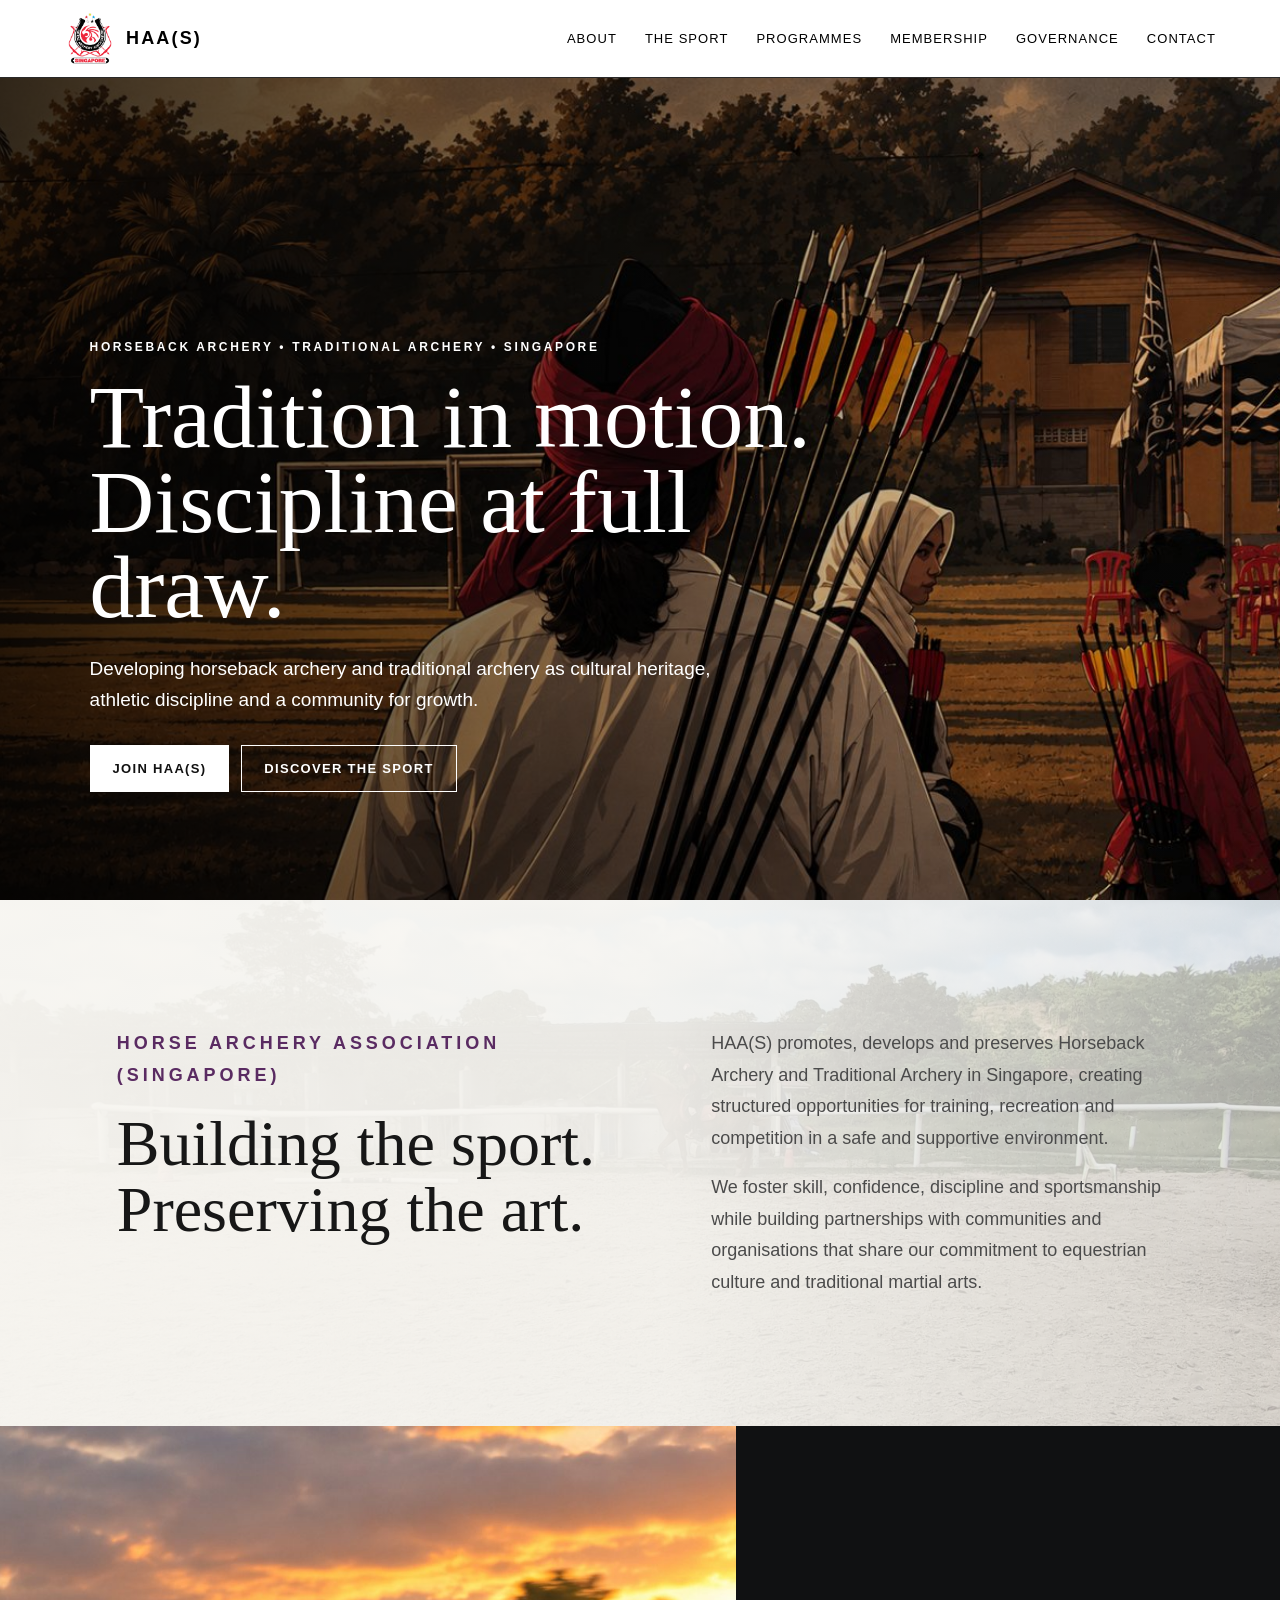
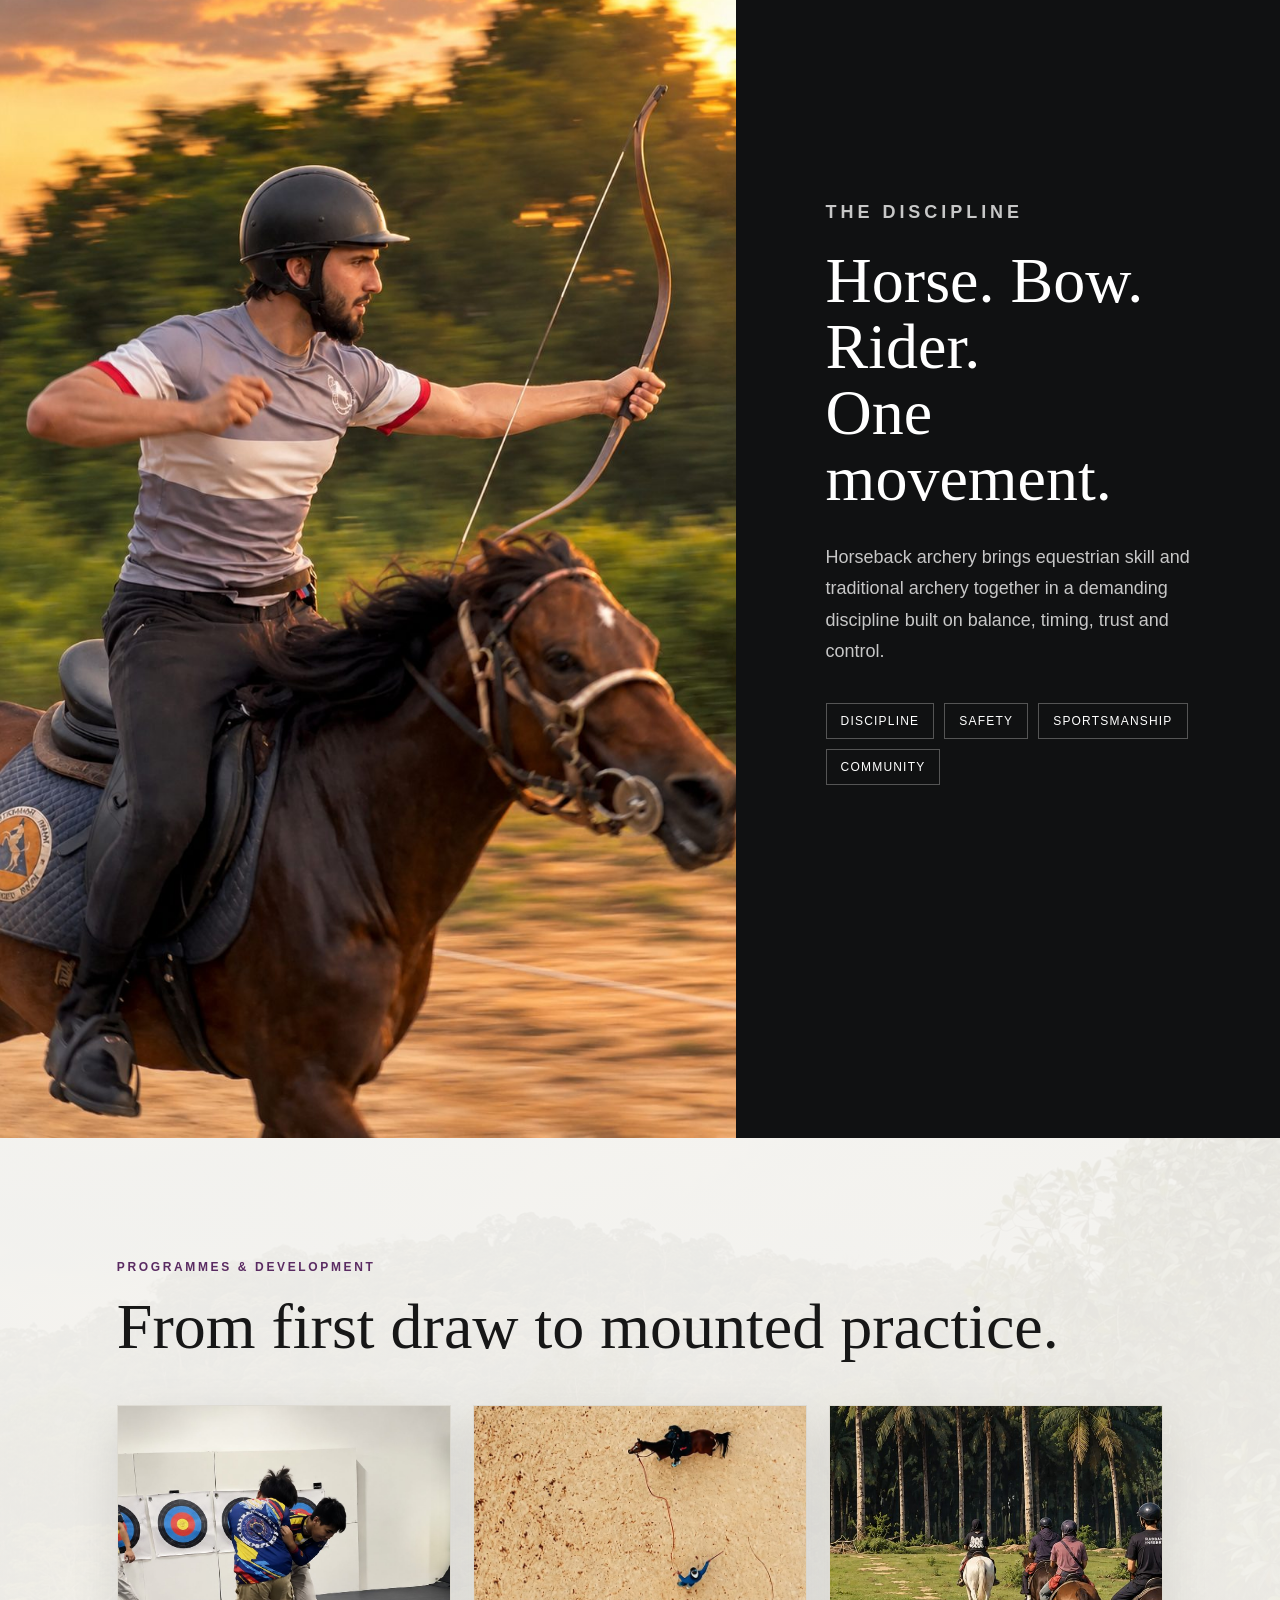
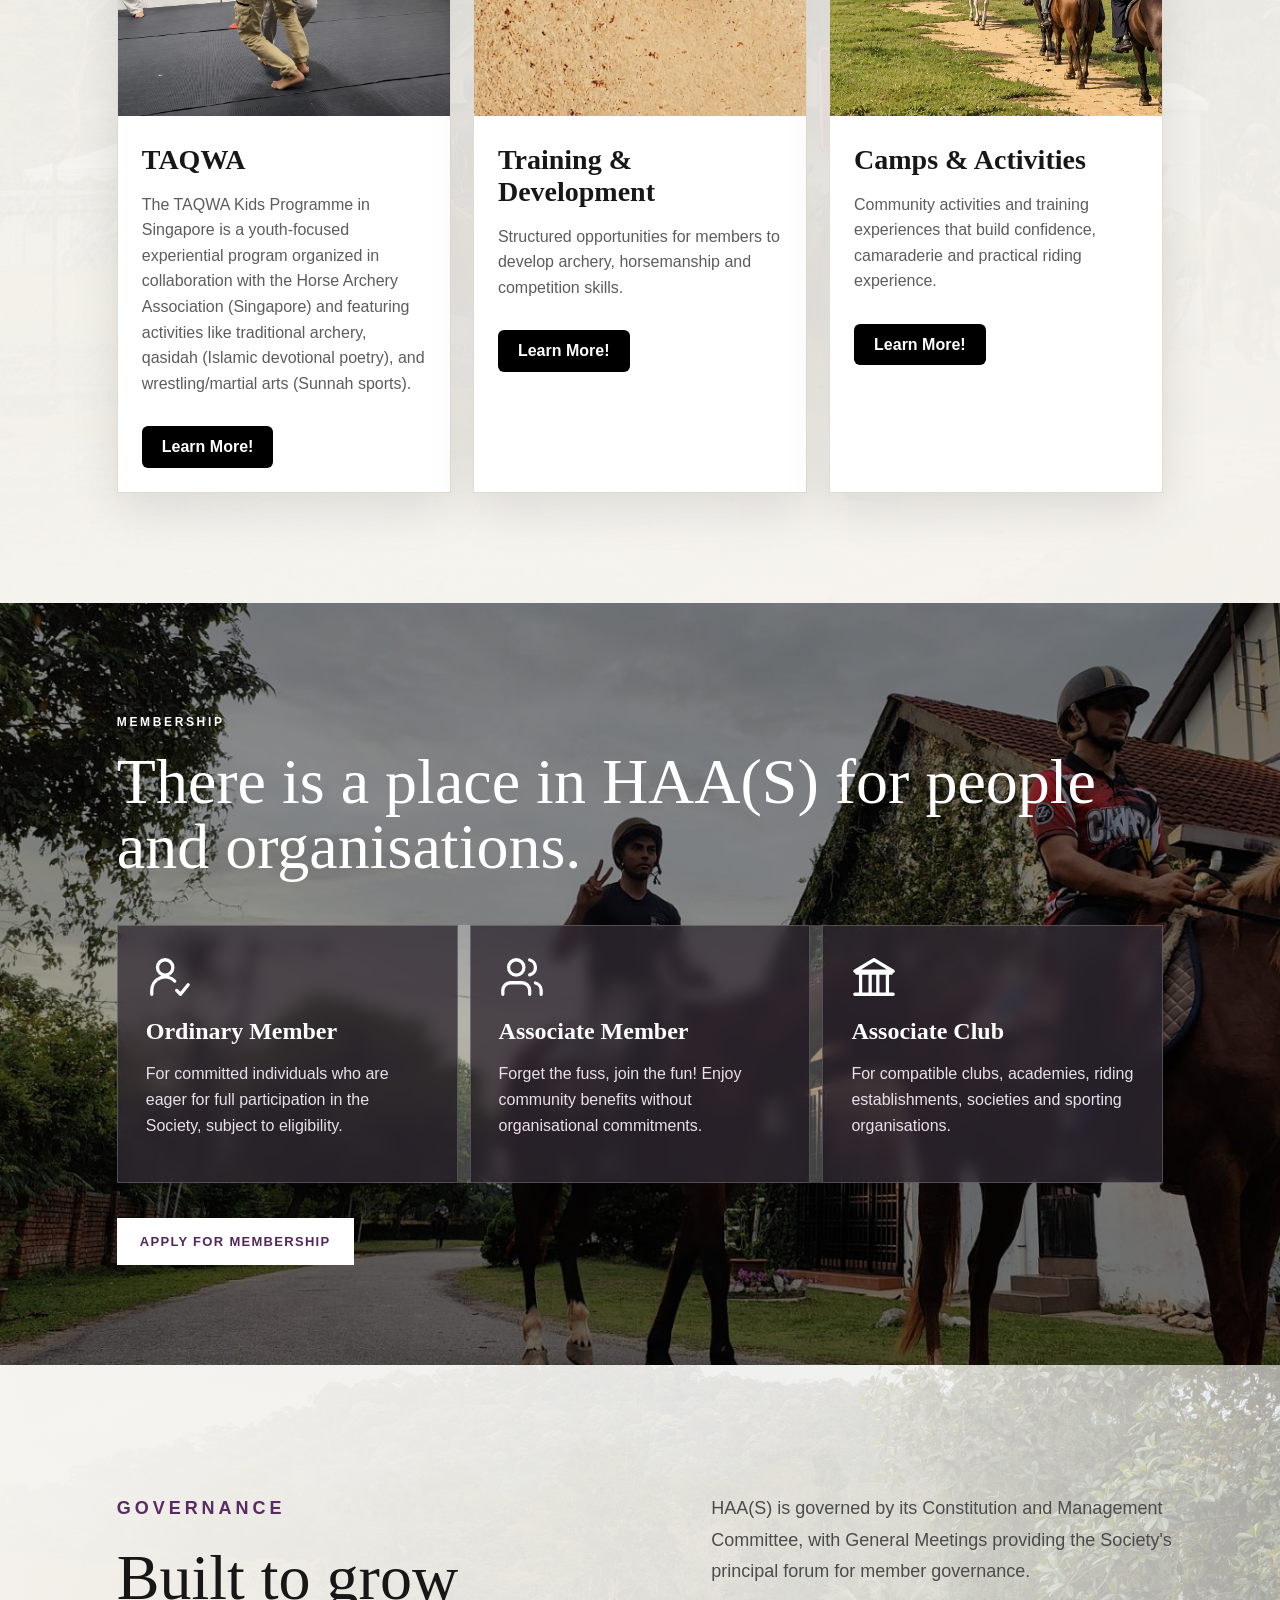
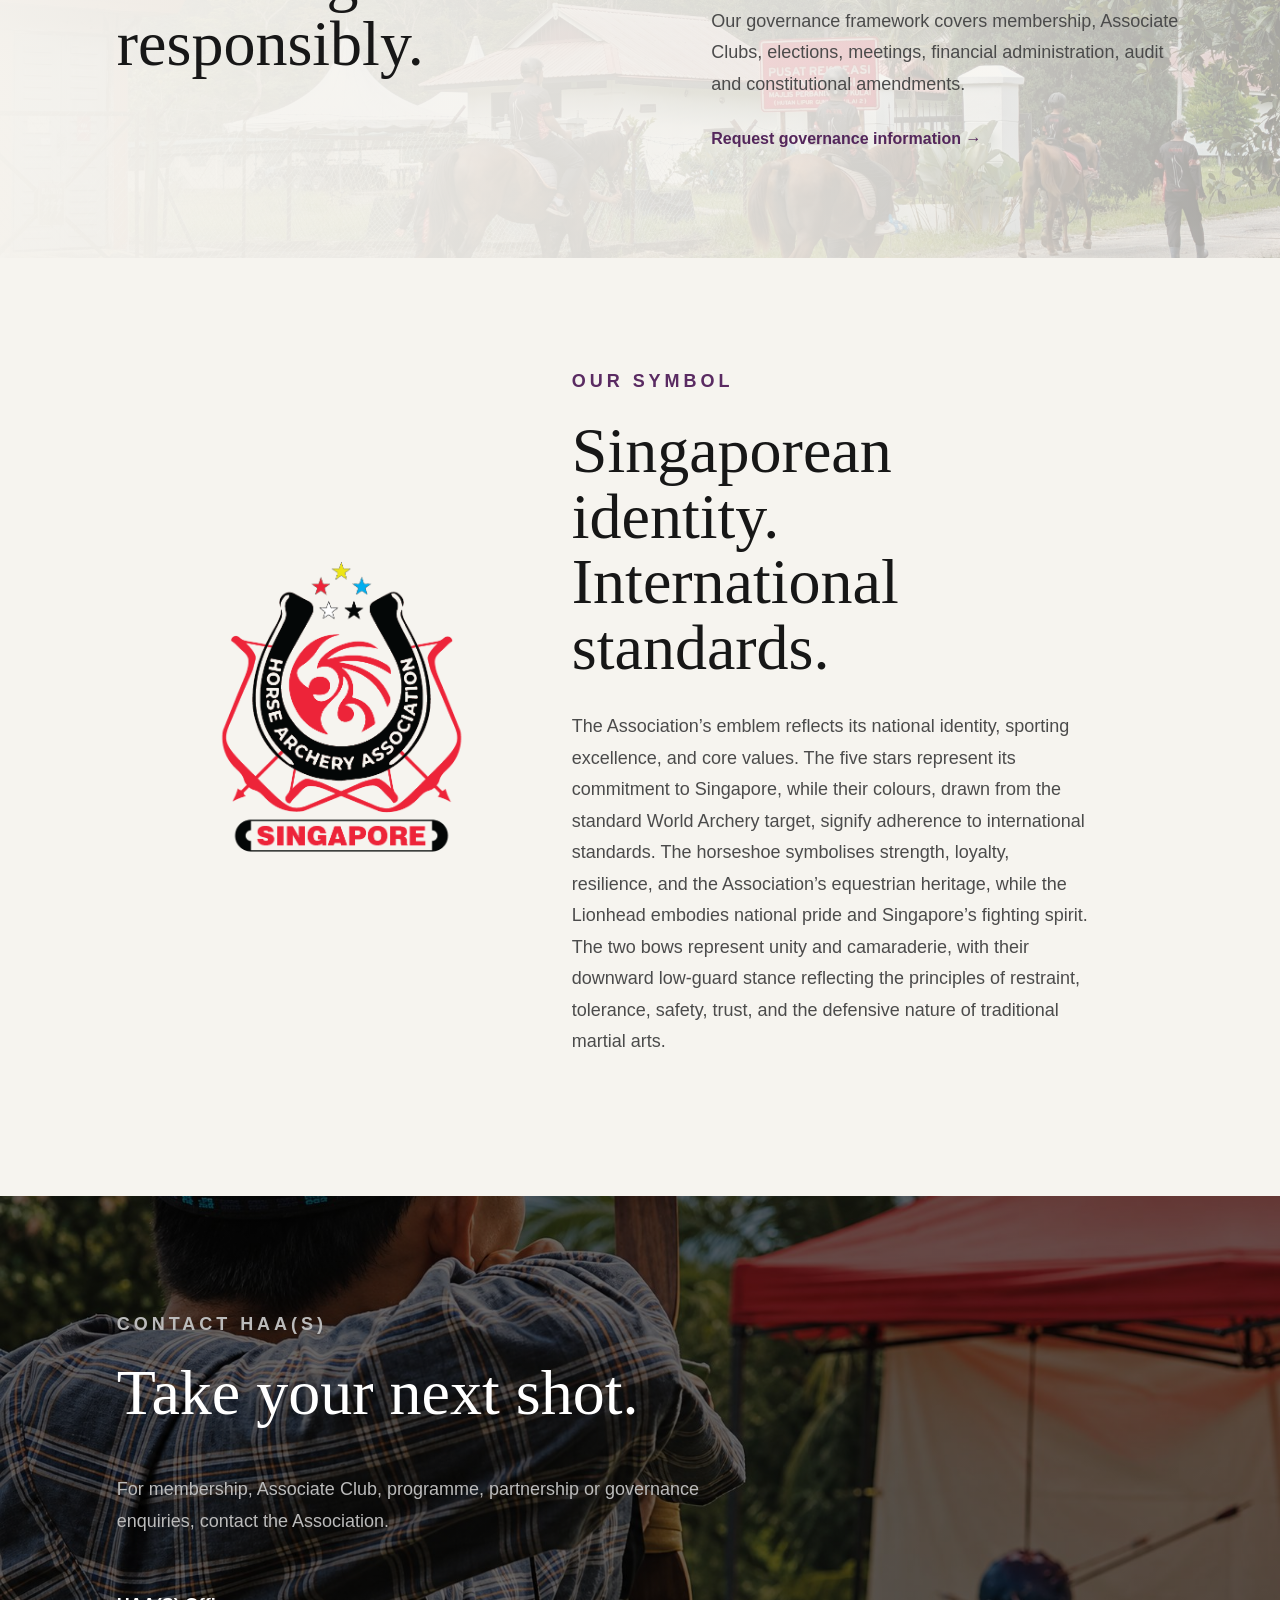
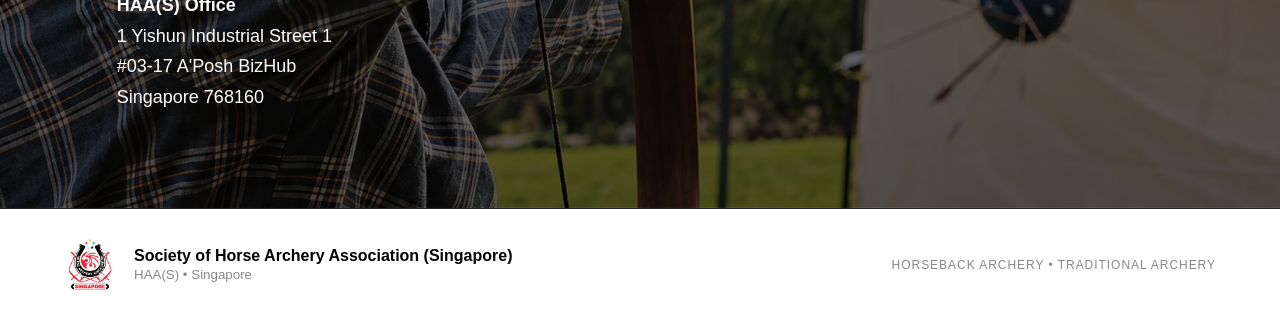
==== index.html @ 07bddab7 "Publish website from HAA(S) visual editor" ====
<!doctype html>
<html lang="en">
<head>
<meta charset="utf-8">
<meta name="viewport" content="width=device-width,initial-scale=1">
<meta name="description" content="Horse Archery Association (Singapore) — developing horseback archery and traditional archery in Singapore.">
<title>HAA(S) — Horse Archery Association (Singapore)</title>
<link rel="stylesheet" href="styles.css">
<link rel="stylesheet" href="header.css"></head>
<body>
<header class="nav" data-box="header" style="background:#fff;background-image:none;">
  <a class="brand" href="#home"><img data-image="headerLogo" src="assets/haas-symbol.png" alt="HAA(S) symbol"><span data-edit="brand">HAA(S)</span></a>
  <button class="menu" aria-label="Open navigation">☰</button>
  <nav>
    <a href="#about" data-edit="navAbout">About</a><a href="#sport" data-edit="navSport">The Sport</a><a href="#programmes" data-edit="navProgrammes">Programmes</a>
    <a href="#membership" data-edit="navMembership">Membership</a><a href="#governance" data-edit="navGovernance">Governance</a><a href="#contact" data-edit="navContact">Contact</a>
  </nav>
</header>

<main>
<section id="home" class="hero" data-box="hero">
  <img data-image="hero" src="assets/editor-hero.jpg" alt="Horse archery riders during a HAA(S) activity" fetchpriority="high" style="object-position:50% 69%;">
  <video class="hero-video" autoplay muted loop playsinline preload="none" poster="assets/editor-hero.jpg" aria-hidden="true"><source src="assets/haas-hero-web.mp4" type="video/mp4"></video>
  <div class="shade"></div>
  <div class="hero-copy" data-box="area1">
    <p class="eyebrow" data-edit="heroEyebrow">HORSEBACK ARCHERY • TRADITIONAL ARCHERY • SINGAPORE</p>
    <h1 data-edit="heroTitle">Tradition in motion.<br>Discipline at full draw.</h1>
    <p data-edit="heroDesc">Developing horseback archery and traditional archery as cultural heritage, athletic discipline and a community for growth.</p>
    <div class="actions" data-box="area2"><a class="btn primary" href="#membership">Join HAA(S)</a><a class="btn ghost" href="#sport">Discover the sport</a></div>
  </div>
</section>

<section id="about" class="section intro" data-box="about" style="background-repeat:no-repeat;background-repeat:no-repeat;background-repeat:no-repeat;background-repeat:no-repeat;background-image:linear-gradient(rgba(0,0,0,255,255,255,0.8),rgba(255,255,255,0.8)),url(assets/editor-box-about.jpg);background-size:cover;background-position:50% 50%;background-repeat:no-repeat;">
  <div><p data-edit="auto1" class="eyebrow dark">HORSE ARCHERY ASSOCIATION (SINGAPORE)</p><h2 data-edit="aboutTitle">Building the sport. Preserving the art.</h2></div>
  <div><p data-edit="auto2">HAA(S) promotes, develops and preserves Horseback Archery and Traditional Archery in Singapore, creating structured opportunities for training, recreation and competition in a safe and supportive environment.</p>
  <p data-edit="auto3">We foster skill, confidence, discipline and sportsmanship while building partnerships with communities and organisations that share our commitment to equestrian culture and traditional martial arts.</p></div>
</section>

<section id="sport" class="split dark-section" data-box="sport">
  <div class="photo" data-box="area3"><img data-image="sport" src="assets/editor-sport.jpg" alt="Riders training with horses"></div>
  <div class="copy" data-box="area4"><p data-edit="auto4" class="eyebrow">THE DISCIPLINE</p><h2 data-edit="sportTitle">Horse. Bow. Rider.<br>One movement.</h2>
  <p data-edit="auto5">Horseback archery brings equestrian skill and traditional archery together in a demanding discipline built on balance, timing, trust and control.</p>
  <div class="principles" data-box="area5"><span>Discipline</span><span>Safety</span><span>Sportsmanship</span><span>Community</span></div></div>
</section>

<section id="programmes" class="section" data-box="programmes">
  <p data-edit="auto6" class="eyebrow dark">PROGRAMMES & DEVELOPMENT</p><h2 data-edit="programmesTitle">From first draw to mounted practice.</h2>
  <div class="cards">
    <article data-box="card1"><img data-image="taqwa" src="assets/editor-taqwa.jpg" alt="TAQWA programme poster" style="object-position:100% 61%;"><div><h3 data-edit="auto7">TAQWA</h3><p data-edit="auto8">The TAQWA Kids Programme in Singapore is a youth-focused experiential program organized in collaboration with the Horse Archery Association (Singapore) and featuring activities like traditional archery, qasidah (Islamic devotional poetry), and wrestling/martial arts (Sunnah sports).<br></p><a class="taqwa-learn-more" href="https://www.instagram.com/taqwakidsprogramme/" target="_blank" rel="noopener noreferrer">Learn More!</a></div></article>
    <article data-box="card2"><img data-image="training" src="assets/editor-training.jpg" alt="Mounted training arena" style="transform:translate(0%,0%) scale(1.37);transform-origin:center;clip-path:inset(13.503649635036496%);"><div><h3 data-edit="auto9">Training & Development</h3><p data-edit="auto10">Structured opportunities for members to develop archery, horsemanship and competition skills.</p><a class="taqwa-learn-more" href="modules.html">Learn More!</a></div></article>
    <article data-box="card3"><img data-image="camp" src="assets/editor-camp.jpg" alt="HAA(S) riders at camp" style="object-position:74% 50%;"><div><h3 data-edit="auto11">Camps & Activities</h3><p data-edit="auto12">Community activities and training experiences that build confidence, camaraderie and practical riding experience.</p><a class="taqwa-learn-more" href="events.html">Learn More!</a></div></article>
  </div>
</section>

<section id="membership" class="membership" data-box="membership" style="background-repeat:no-repeat;background-repeat:no-repeat;background-image:linear-gradient(rgba(0,0,0,0.4),rgba(0,0,0,0.4)),url(assets/editor-box-membership.jpg);background-size:cover;background-position:22% 0%;background-repeat:no-repeat;">
  <div class="section">
    <p data-edit="auto13" class="eyebrow">MEMBERSHIP</p><h2 data-edit="membershipTitle">There is a place in HAA(S) for people and organisations.</h2>
    <div class="member-grid">
      <div data-box="memberCard4"><svg class="member-icon" viewBox="0 0 24 24" fill="none" stroke="white" stroke-width="1.7" stroke-linecap="round" stroke-linejoin="round" aria-hidden="true"><circle cx="10" cy="7" r="4"/><path d="M3 21v-2a7 7 0 0 1 12-4.9"/><path d="m16 19 2 2 4-5"/></svg><b data-edit="auto14">Ordinary Member</b><p data-edit="auto15">For committed individuals who are eager for full participation in the Society, subject to eligibility.</p></div>
      <div data-box="memberCard5"><svg class="member-icon" viewBox="0 0 24 24" fill="none" stroke="white" stroke-width="1.7" stroke-linecap="round" stroke-linejoin="round" aria-hidden="true"><path d="M16 21v-2a4 4 0 0 0-4-4H6a4 4 0 0 0-4 4v2"/><circle cx="9" cy="7" r="4"/><path d="M22 21v-2a4 4 0 0 0-3-3.87M16 3.13a4 4 0 0 1 0 7.75"/></svg><b data-edit="auto16">Associate Member</b><p data-edit="auto17">Forget the fuss, join the fun! Enjoy community benefits without organisational commitments.</p></div>
      <div data-box="memberCard6"><svg class="member-icon" viewBox="0 0 24 24" fill="none" stroke="white" stroke-width="1.7" stroke-linecap="round" stroke-linejoin="round" aria-hidden="true"><path d="M3 10h18M5 10v10m5-10v10m4-10v10m5-10v10M2 21h20M12 3 2 9h20L12 3Z"/></svg><b data-edit="auto18">Associate Club</b><p data-edit="auto19">For compatible clubs, academies, riding establishments, societies and sporting organisations.</p></div>
    </div>
    <a class="btn light" href="/membership-application.html">Apply for Membership</a>
  </div>
</section>

<section id="governance" class="section governance" data-box="governance">
  <div><p data-edit="auto20" class="eyebrow dark">GOVERNANCE</p><h2 data-edit="governanceTitle">Built to grow responsibly.</h2></div>
  <div><p data-edit="auto21">HAA(S) is governed by its Constitution and Management Committee, with General Meetings providing the Society's principal forum for member governance.</p>
  <p data-edit="auto22">Our governance framework covers membership, Associate Clubs, elections, meetings, financial administration, audit and constitutional amendments.</p>
  <a class="text-link" href="#contact">Request governance information →</a></div>
</section>

<section class="symbol" data-box="symbol" style="">
  <img src="assets/haas-symbol.png" alt="HAA(S) symbol">
  <div><p data-edit="auto23" class="eyebrow dark">OUR SYMBOL</p><h2 data-edit="symbolTitle">Singaporean identity. International standards.</h2>
  <p data-edit="auto24">The Association’s emblem reflects its national identity, sporting excellence, and core values. The five stars represent its commitment to Singapore, while their colours, drawn from the standard World Archery target, signify adherence to international standards. The horseshoe symbolises strength, loyalty, resilience, and the Association’s equestrian heritage, while the Lionhead embodies national pride and Singapore’s fighting spirit. The two bows represent unity and camaraderie, with their downward low-guard stance reflecting the principles of restraint, tolerance, safety, trust, and the defensive nature of traditional martial arts.</p></div>
</section>

<section id="contact" class="contact" data-box="contact" style="background-repeat:no-repeat;background-repeat:no-repeat;background-image:linear-gradient(rgba(0,0,0,0.6),rgba(0,0,0,0.6)),url(assets/editor-box-contact.jpg);background-size:cover;background-position:50% 50%;background-repeat:no-repeat;">
  <div class="section"><p data-edit="auto25" class="eyebrow">CONTACT HAA(S)</p><h2 data-edit="contactTitle">Take your next shot.</h2>
  <p data-edit="auto26">For membership, Associate Club, programme, partnership or governance enquiries, contact the Association.</p>
  <div class="address" data-box="area6" style=""><b data-edit="auto27">HAA(S) Office</b><br>1 Yishun Industrial Street 1<br>#03-17 A'Posh BizHub<br>Singapore 768160</div></div>
</section>
</main>

<footer data-box="footer" style="background-color:#ffffff;color:#000000;"><img data-image="footerLogo" src="assets/haas-symbol.png" alt=""><div data-box="memberCard7"><b data-edit="auto28">Society of Horse Archery Association (Singapore)</b><br><small data-edit="auto29">HAA(S) • Singapore</small></div><span>Horseback Archery • Traditional Archery</span></footer>
<script src="script.js"></script>
</body>
</html>
---- styles.css ----
*{box-sizing:border-box}html{scroll-behavior:smooth}body{margin:0;font-family:Arial,Helvetica,sans-serif;color:#171717;background:#f6f4ef}a{color:inherit;text-decoration:none}.nav{height:78px;display:flex;align-items:center;justify-content:space-between;padding:0 5vw;background:#0b0c0d;color:#fff;position:sticky;top:0;z-index:20;border-bottom:1px solid #292929}.brand{display:flex;align-items:center;gap:12px;font-weight:800;letter-spacing:.12em}.brand img{width:52px;height:52px;object-fit:contain}.nav nav{display:flex;gap:28px;font-size:13px;text-transform:uppercase;letter-spacing:.08em}.nav nav a:hover{opacity:.65}.menu{display:none;background:none;border:0;color:white;font-size:26px}.hero{height:calc(100vh - 78px);min-height:620px;position:relative;color:#fff;overflow:hidden}.hero>img{width:100%;height:100%;object-fit:cover}.shade{position:absolute;inset:0;background:linear-gradient(90deg,rgba(0,0,0,.8),rgba(0,0,0,.24) 65%,rgba(0,0,0,.05))}.hero-copy{position:absolute;left:7vw;bottom:12vh;max-width:780px}.eyebrow{font-size:12px;letter-spacing:.22em;font-weight:800;margin-bottom:20px}.eyebrow.dark{color:#5a2b62}.hero h1,.section h2,.copy h2,.symbol h2,.contact h2{font-family:Georgia,serif;font-weight:400}.hero h1{font-size:clamp(48px,7vw,100px);line-height:.95;margin:0 0 25px}.hero-copy>p:not(.eyebrow){font-size:19px;line-height:1.6;max-width:650px}.actions{display:flex;gap:12px;margin-top:30px}.btn{display:inline-block;padding:15px 22px;border:1px solid #fff;font-size:13px;text-transform:uppercase;letter-spacing:.1em;font-weight:700}.primary{background:#fff;color:#111}.ghost{color:#fff}.section{max-width:1200px;margin:auto;padding:110px 6vw}.intro,.governance{display:grid;grid-template-columns:1fr 1fr;gap:9vw}.section h2,.copy h2,.symbol h2,.contact h2{font-size:clamp(38px,5vw,68px);line-height:1.03;margin:0 0 30px}.intro p,.governance p,.copy p,.symbol p,.contact p{font-size:18px;line-height:1.75;color:#4b4b4b}.split{display:grid;grid-template-columns:1.15fr .85fr;min-height:680px}.dark-section{background:#101112;color:white}.photo img{width:100%;height:100%;object-fit:cover}.copy{padding:10vw 7vw;align-self:center}.copy p{color:#c7c7c7}.principles{display:flex;flex-wrap:wrap;gap:10px;margin-top:35px}.principles span{border:1px solid #555;padding:10px 14px;font-size:12px;text-transform:uppercase;letter-spacing:.1em}.cards{display:grid;grid-template-columns:repeat(3,1fr);gap:22px;margin-top:45px}.cards article{background:#fff;border:1px solid #dedbd3}.cards img{width:100%;height:310px;object-fit:cover}.cards div{padding:24px}.cards h3{font-family:Georgia,serif;font-size:28px;margin:0 0 12px}.cards p{line-height:1.6;color:#5c5c5c}.membership{background:#53265b;color:#fff}.membership .section{padding-top:100px;padding-bottom:100px}.member-grid{display:grid;grid-template-columns:repeat(3,1fr);gap:1px;background:#815b87;margin:45px 0 35px}.member-grid>div{background:#53265b;padding:28px}.member-grid b{font-family:Georgia,serif;font-size:24px}.member-grid p{color:#eadfeb;line-height:1.6}.light{background:white;color:#53265b}.text-link{display:inline-block;margin-top:12px;font-weight:bold;color:#53265b}.symbol{max-width:1050px;margin:auto;padding:90px 6vw 120px;display:grid;grid-template-columns:300px 1fr;gap:80px;align-items:center}.symbol img{width:100%;max-height:300px;object-fit:contain}.contact{background:#0b0c0d;color:#fff}.contact .section{padding-top:95px;padding-bottom:95px}.contact p{color:#bbb;max-width:650px}.address{margin-top:35px;line-height:1.7;font-size:18px}footer{background:#050505;color:#ddd;padding:30px 5vw;display:flex;align-items:center;gap:18px;border-top:1px solid #252525}footer img{width:52px;height:52px;object-fit:contain}footer span{margin-left:auto;font-size:12px;letter-spacing:.08em;text-transform:uppercase;color:#888}footer small{color:#888}@media(max-width:800px){.nav nav{display:none;position:absolute;top:78px;left:0;right:0;background:#0b0c0d;padding:25px 6vw;flex-direction:column}.nav nav.open{display:flex}.menu{display:block}.hero-copy{left:6vw;right:6vw}.intro,.governance,.split,.symbol{grid-template-columns:1fr}.split .photo{height:430px}.cards,.member-grid{grid-template-columns:1fr}.symbol{gap:30px}.symbol img{max-width:220px}.section{padding:75px 6vw}footer{align-items:flex-start;flex-wrap:wrap}footer span{width:100%;margin:10px 0 0}}

/* HAA(S) photo-led refresh: authentic imagery from the Association media archive. */
.intro{position:relative;isolation:isolate;max-width:none;padding-left:max(6vw,calc((100vw - 1200px)/2 + 6vw));padding-right:7vw;background:linear-gradient(90deg,rgba(249,247,242,.97) 0%,rgba(249,247,242,.93) 52%,rgba(249,247,242,.65) 100%),url("assets/training.jpg") center 42%/cover no-repeat}
#programmes{max-width:none;padding-left:max(6vw,calc((100vw - 1200px)/2 + 6vw));padding-right:max(6vw,calc((100vw - 1200px)/2 + 6vw));background:linear-gradient(180deg,rgba(246,244,239,.93),rgba(246,244,239,.98)),url("assets/camp.jpg") center/cover no-repeat}
.cards article{box-shadow:0 16px 45px rgba(0,0,0,.1);overflow:hidden;transition:transform .25s ease,box-shadow .25s ease}
.cards article:hover{transform:translateY(-5px);box-shadow:0 22px 55px rgba(0,0,0,.17)}
.cards img{transition:transform .45s ease}
.cards article:hover img{transform:scale(1.035)}
.membership{position:relative;isolation:isolate;background:linear-gradient(90deg,rgba(24,14,27,.92),rgba(43,22,47,.78)),url("assets/hero-selected.webp") center 48%/cover no-repeat}
.member-grid{background:rgba(255,255,255,.25);gap:12px}
.member-grid>div{background:rgba(24,16,28,.67);border:1px solid rgba(255,255,255,.2);backdrop-filter:blur(7px)}
.governance{max-width:none;padding-left:max(6vw,calc((100vw - 1200px)/2 + 6vw));padding-right:7vw;background:linear-gradient(90deg,rgba(246,244,239,.98),rgba(246,244,239,.86) 67%,rgba(246,244,239,.67)),url("assets/camp.jpg") center 30%/cover no-repeat}
.contact{background:linear-gradient(90deg,rgba(7,9,10,.96),rgba(7,9,10,.78) 60%,rgba(7,9,10,.35)),url("assets/training.jpg") center 43%/cover no-repeat}
.contact .section{min-height:490px;display:flex;flex-direction:column;justify-content:center}
@media(max-width:800px){.intro,.governance{padding-left:6vw;padding-right:6vw;background-position:center}.intro{background:linear-gradient(rgba(249,247,242,.91),rgba(249,247,242,.94)),url("assets/training.jpg") center/cover}.governance{background:linear-gradient(rgba(246,244,239,.9),rgba(246,244,239,.93)),url("assets/camp.jpg") center/cover}.membership{background-position:60% center}.contact{background:linear-gradient(90deg,rgba(7,9,10,.92),rgba(7,9,10,.69)),url("assets/training.jpg") center/cover}.member-grid{gap:8px}}

/* selected header photo */
.nav{background-image:url("[data-uri]");background-size:cover;background-position:center 70%;}

/* Header reset: intentionally plain white */
header.nav{background:#fff !important;background-image:none !important;}

/* White header typography */
header.nav,header.nav a,header.nav span,header.nav button{color:#000 !important;}

/* Mobile navigation: white panel with black text */
@media (max-width: 760px){
  header.nav .navlinks, header.nav nav, header.nav .menu, header.nav .mobile-menu{background:#fff !important;color:#000 !important;}
  header.nav .navlinks a, header.nav nav a, header.nav .menu a, header.nav .mobile-menu a{color:#000 !important;}
}

/* TAQWA programme link button */
.taqwa-learn-more{display:inline-block;margin-top:14px;padding:11px 20px;background:#000;color:#fff!important;border-radius:6px;text-decoration:none;font-weight:700;line-height:1.2;transition:background .2s ease}
.taqwa-learn-more:hover,.taqwa-learn-more:focus-visible{background:#333;color:#fff!important}

/* Membership category icons */
.member-icon{display:block;width:46px;height:46px;margin-bottom:18px;color:#fff;stroke:#fff;flex-shrink:0}

/* Slow cinematic hero zoom: one gentle 20-second push-in, then hold. */
.hero > img[data-image="hero"]{transform-origin:center center;animation:haasHeroZoom 20s ease-out both;will-change:transform}
@keyframes haasHeroZoom{from{transform:scale(1)}to{transform:scale(1.12)}}
@media(prefers-reduced-motion:reduce){.hero > img[data-image="hero"]{animation:none;transform:none}}

/* Background video: preserve image fallback and hero text overlay. */
.hero>.hero-video{position:absolute;inset:0;width:100%;height:100%;object-fit:cover;z-index:1;pointer-events:none}
.hero>.shade{z-index:2}
.hero>.hero-copy{position:absolute;z-index:3}
.hero>img[data-image="hero"]{position:absolute;inset:0;animation:none!important;transform:none!important}
---- header.css ----
/* Shared navigation matches the homepage across every page. */
header.nav{height:78px!important;min-height:78px!important;display:flex!important;align-items:center!important;justify-content:space-between!important;padding:0 5vw!important;background:#fff!important;background-image:none!important;color:#000!important;position:sticky!important;top:0!important;z-index:1000!important;border-bottom:1px solid #292929!important;box-sizing:border-box!important;width:100%!important;gap:0!important}
header.nav .brand{display:flex!important;align-items:center!important;gap:10px!important;color:#000!important;text-decoration:none!important;font-weight:800!important;font-size:18px!important;white-space:nowrap!important}
header.nav .brand img{width:52px!important;height:52px!important;object-fit:contain!important}
header.nav nav{display:flex!important;align-items:center!important;gap:28px!important;position:static!important;padding:0!important;box-shadow:none!important;background:transparent!important;flex-direction:row!important}
header.nav nav a{color:#000!important;text-decoration:none!important;font-family:Arial,Helvetica,sans-serif!important;font-size:13px!important;font-weight:400!important;letter-spacing:.08em!important;text-transform:uppercase!important}
header.nav nav a:hover{opacity:.65}
header.nav .menu{display:none!important;background:none!important;border:0!important;color:#000!important;font-size:26px!important;cursor:pointer!important}
@media(max-width:800px){header.nav nav{display:none!important;position:absolute!important;top:78px!important;left:0!important;right:0!important;background:#fff!important;padding:25px 6vw!important;flex-direction:column!important;align-items:stretch!important;gap:20px!important;box-shadow:0 8px 14px #00000018!important}header.nav nav.open{display:flex!important}header.nav .menu{display:block!important}}
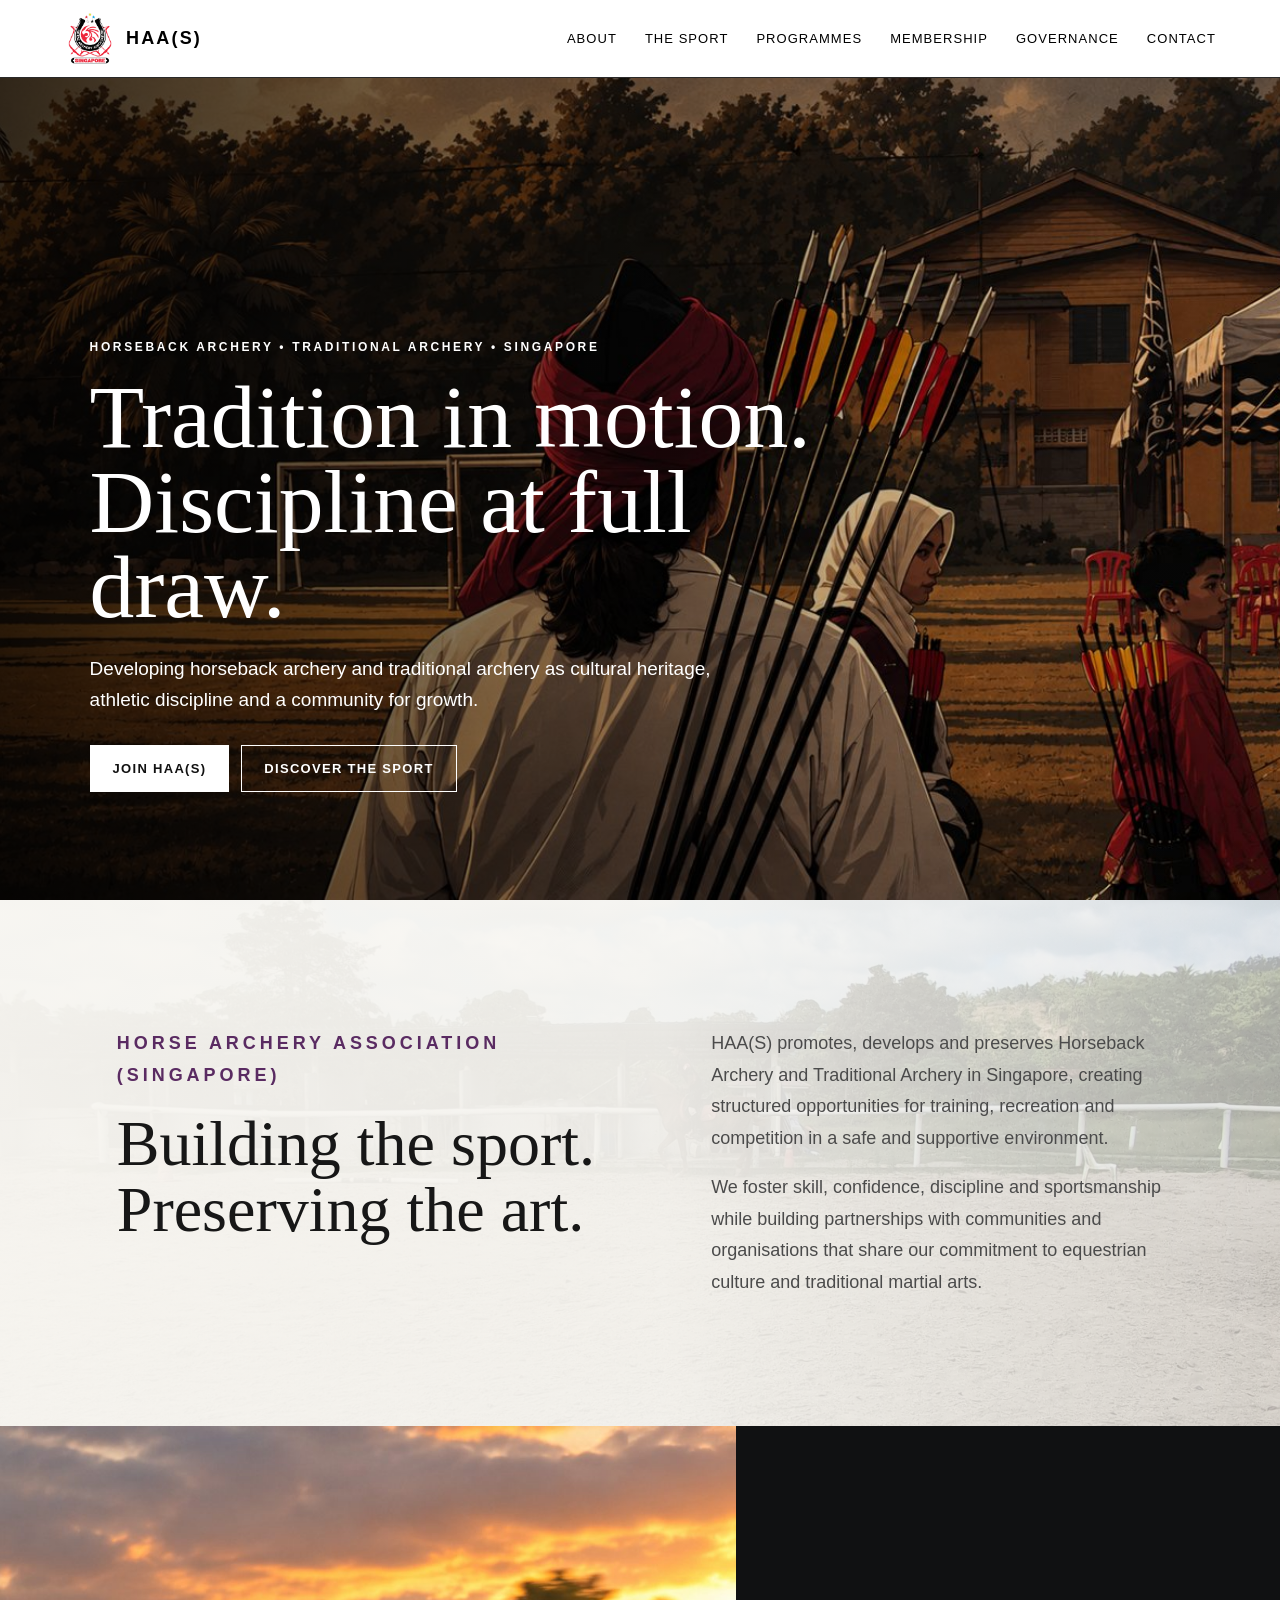
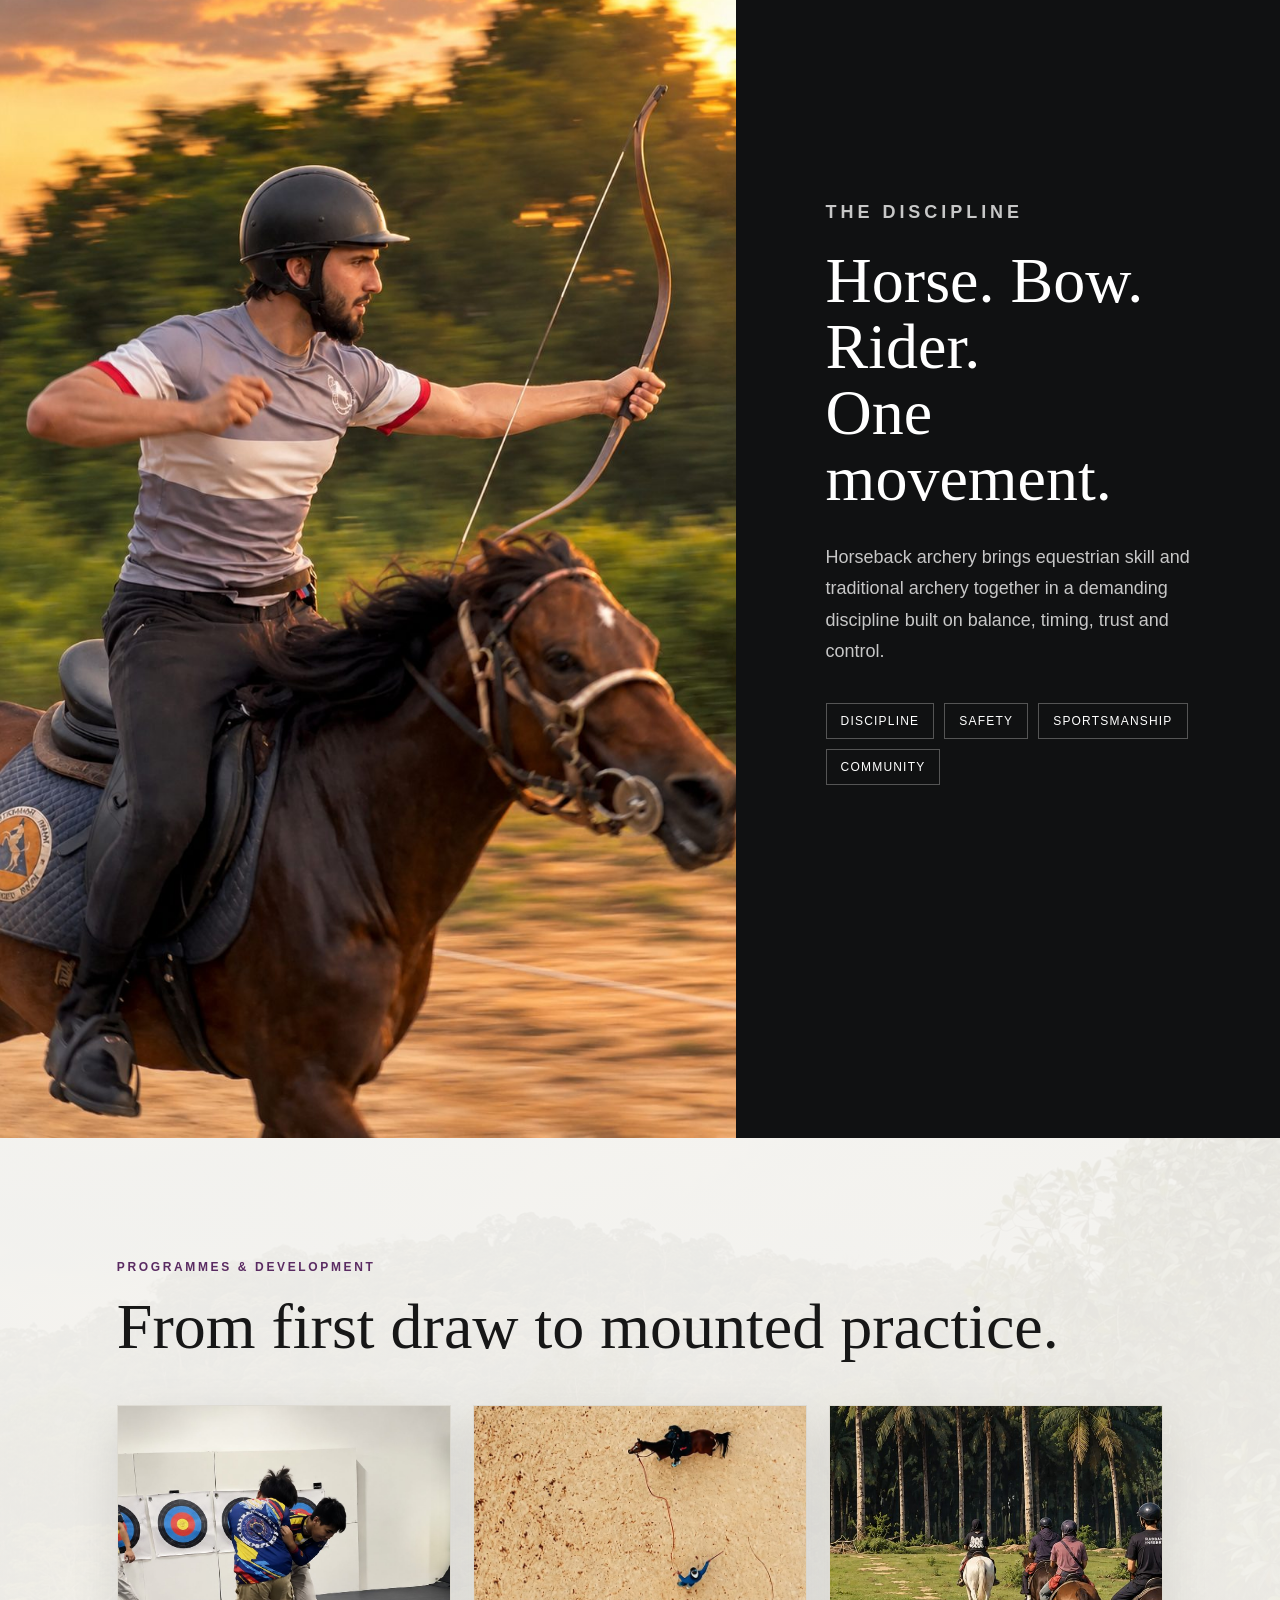
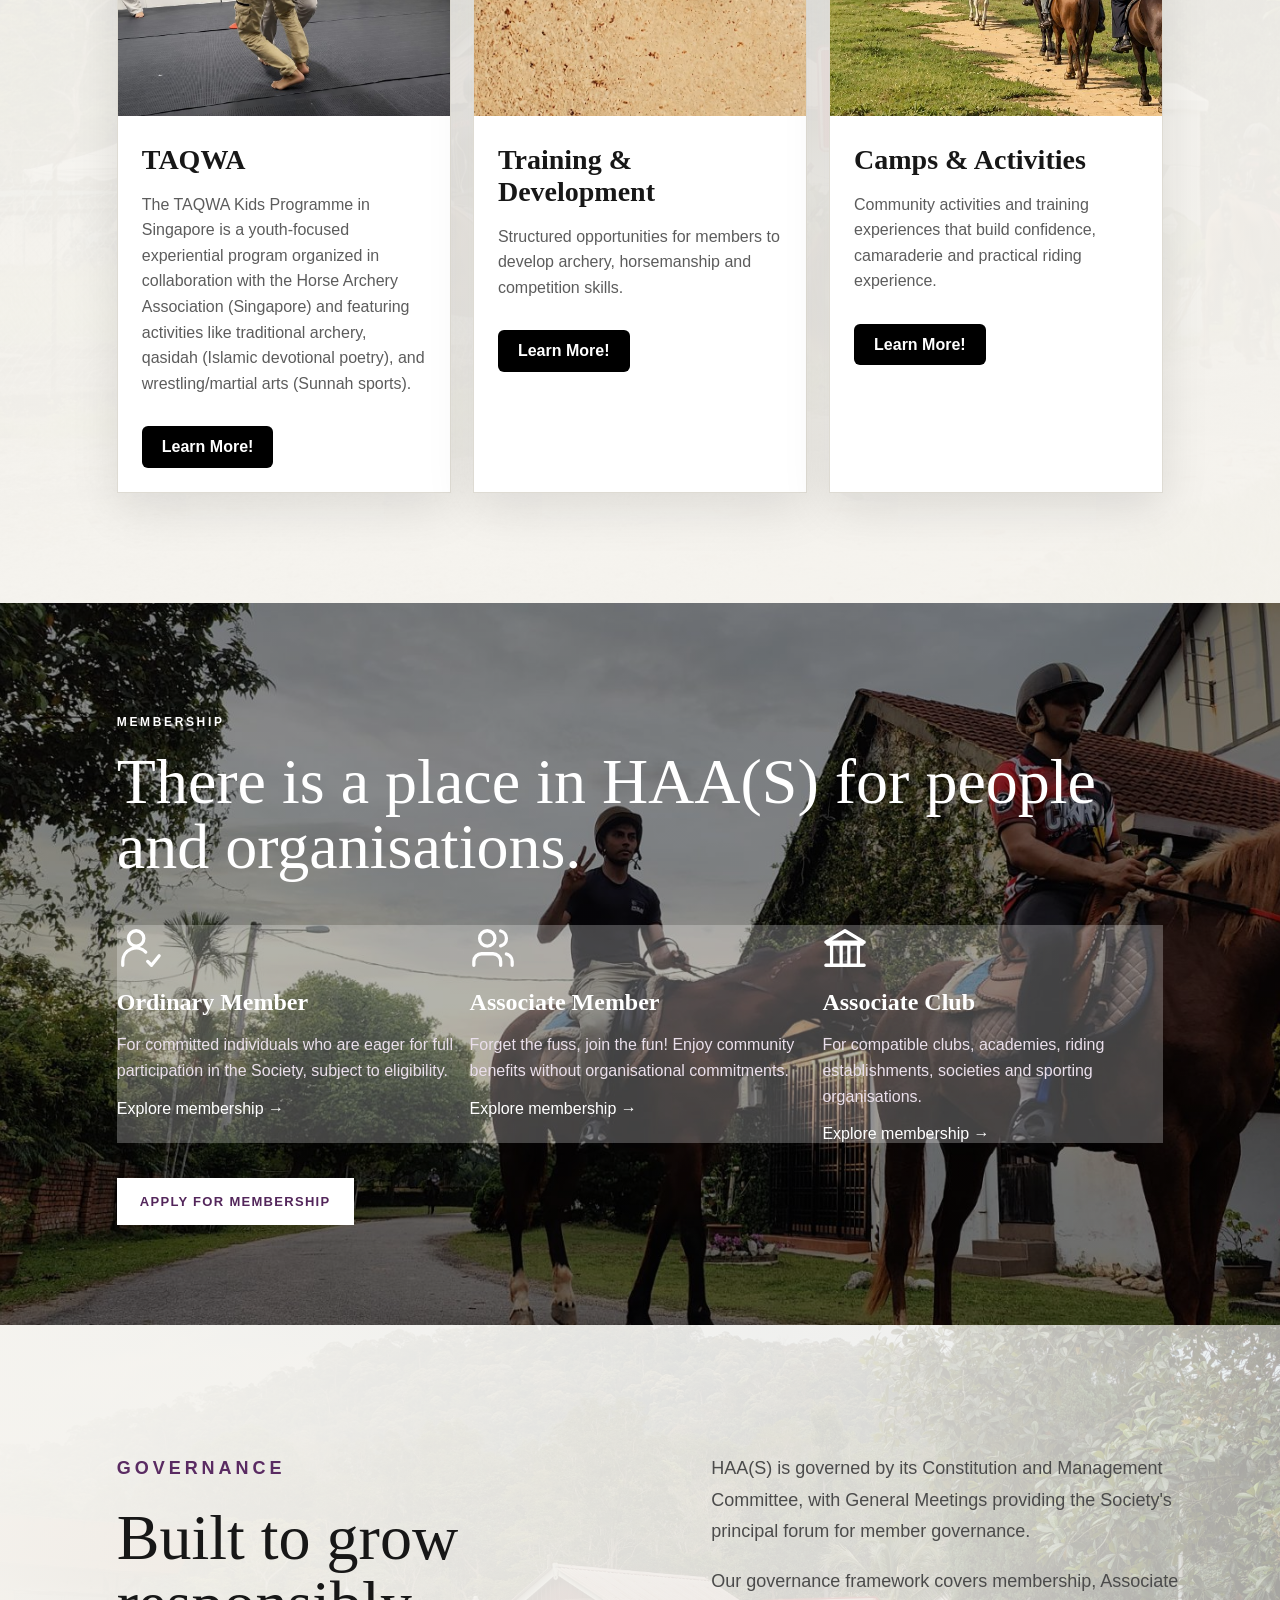
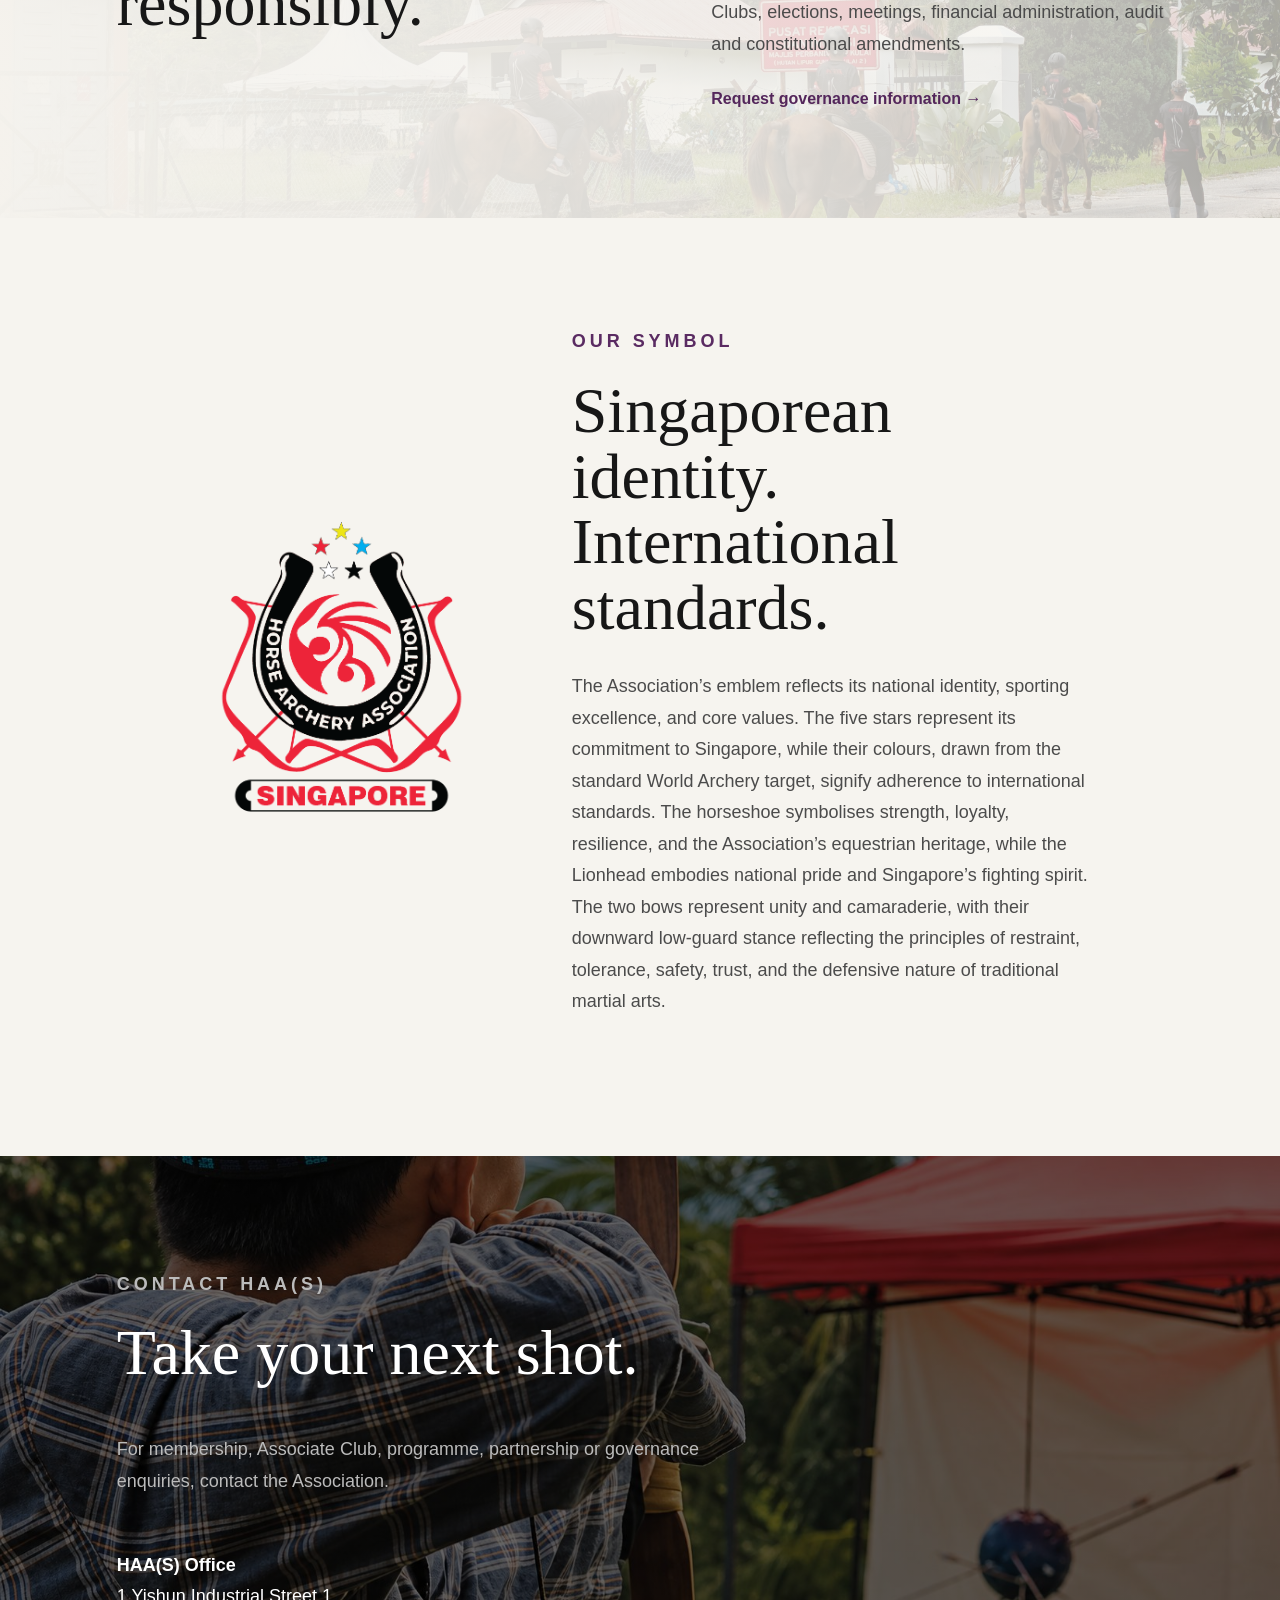
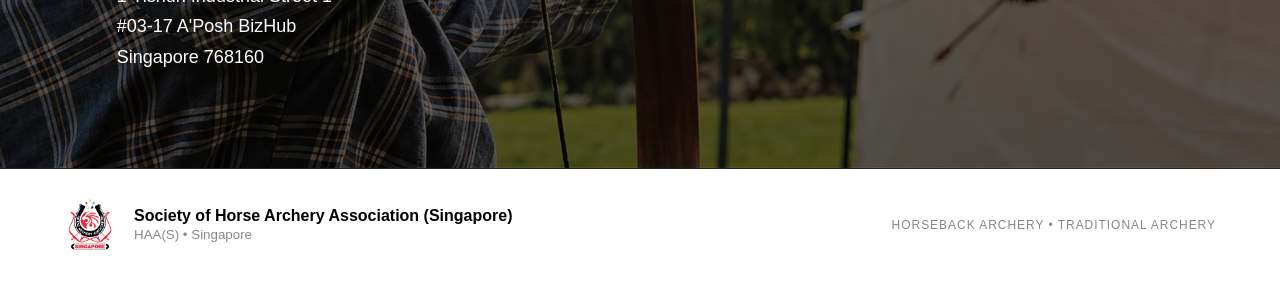
==== commit 0bf513e8: "Make all membership category cards link to their detailed information pages" ====
--- a/index.html
+++ b/index.html
@@ -30,7 +30,7 @@
   </div>
 </section>
 
-<section id="about" class="section intro" data-box="about" style="background-repeat:no-repeat;background-repeat:no-repeat;background-repeat:no-repeat;background-repeat:no-repeat;background-image:linear-gradient(rgba(0,0,0,255,255,255,0.8),rgba(255,255,255,0.8)),url(assets/editor-box-about.jpg);background-size:cover;background-position:50% 50%;background-repeat:no-repeat;">
+<section id="about" class="section intro" data-box="about" style="background-repeat:no-repeat;background-repeat:no-repeat;background-repeat:no-repeat;background-repeat:no-repeat;background-repeat:no-repeat;background-repeat:no-repeat;background-image:linear-gradient(rgba(0,0,0,255,255,255,0.8),rgba(255,255,255,0.8)),url(assets/editor-box-about.jpg);background-size:cover;background-position:50% 50%;background-repeat:no-repeat;">
   <div><p data-edit="auto1" class="eyebrow dark">HORSE ARCHERY ASSOCIATION (SINGAPORE)</p><h2 data-edit="aboutTitle">Building the sport. Preserving the art.</h2></div>
   <div><p data-edit="auto2">HAA(S) promotes, develops and preserves Horseback Archery and Traditional Archery in Singapore, creating structured opportunities for training, recreation and competition in a safe and supportive environment.</p>
   <p data-edit="auto3">We foster skill, confidence, discipline and sportsmanship while building partnerships with communities and organisations that share our commitment to equestrian culture and traditional martial arts.</p></div>
@@ -56,9 +56,9 @@
   <div class="section">
     <p data-edit="auto13" class="eyebrow">MEMBERSHIP</p><h2 data-edit="membershipTitle">There is a place in HAA(S) for people and organisations.</h2>
     <div class="member-grid">
-      <div data-box="memberCard4"><svg class="member-icon" viewBox="0 0 24 24" fill="none" stroke="white" stroke-width="1.7" stroke-linecap="round" stroke-linejoin="round" aria-hidden="true"><circle cx="10" cy="7" r="4"/><path d="M3 21v-2a7 7 0 0 1 12-4.9"/><path d="m16 19 2 2 4-5"/></svg><b data-edit="auto14">Ordinary Member</b><p data-edit="auto15">For committed individuals who are eager for full participation in the Society, subject to eligibility.</p></div>
-      <div data-box="memberCard5"><svg class="member-icon" viewBox="0 0 24 24" fill="none" stroke="white" stroke-width="1.7" stroke-linecap="round" stroke-linejoin="round" aria-hidden="true"><path d="M16 21v-2a4 4 0 0 0-4-4H6a4 4 0 0 0-4 4v2"/><circle cx="9" cy="7" r="4"/><path d="M22 21v-2a4 4 0 0 0-3-3.87M16 3.13a4 4 0 0 1 0 7.75"/></svg><b data-edit="auto16">Associate Member</b><p data-edit="auto17">Forget the fuss, join the fun! Enjoy community benefits without organisational commitments.</p></div>
-      <div data-box="memberCard6"><svg class="member-icon" viewBox="0 0 24 24" fill="none" stroke="white" stroke-width="1.7" stroke-linecap="round" stroke-linejoin="round" aria-hidden="true"><path d="M3 10h18M5 10v10m5-10v10m4-10v10m5-10v10M2 21h20M12 3 2 9h20L12 3Z"/></svg><b data-edit="auto18">Associate Club</b><p data-edit="auto19">For compatible clubs, academies, riding establishments, societies and sporting organisations.</p></div>
+      <a class="member-card-link" data-box="memberCard4" href="membership-ordinary.html"><svg class="member-icon" viewBox="0 0 24 24" fill="none" stroke="white" stroke-width="1.7" stroke-linecap="round" stroke-linejoin="round" aria-hidden="true"><circle cx="10" cy="7" r="4"/><path d="M3 21v-2a7 7 0 0 1 12-4.9"/><path d="m16 19 2 2 4-5"/></svg><b data-edit="auto14">Ordinary Member</b><p data-edit="auto15">For committed individuals who are eager for full participation in the Society, subject to eligibility.</p><span class="member-card-cta">Explore membership →</span></a>
+      <a class="member-card-link" data-box="memberCard5" href="membership-associate.html"><svg class="member-icon" viewBox="0 0 24 24" fill="none" stroke="white" stroke-width="1.7" stroke-linecap="round" stroke-linejoin="round" aria-hidden="true"><path d="M16 21v-2a4 4 0 0 0-4-4H6a4 4 0 0 0-4 4v2"/><circle cx="9" cy="7" r="4"/><path d="M22 21v-2a4 4 0 0 0-3-3.87M16 3.13a4 4 0 0 1 0 7.75"/></svg><b data-edit="auto16">Associate Member</b><p data-edit="auto17">Forget the fuss, join the fun! Enjoy community benefits without organisational commitments.</p><span class="member-card-cta">Explore membership →</span></a>
+      <a class="member-card-link" data-box="memberCard6" href="membership-club.html"><svg class="member-icon" viewBox="0 0 24 24" fill="none" stroke="white" stroke-width="1.7" stroke-linecap="round" stroke-linejoin="round" aria-hidden="true"><path d="M3 10h18M5 10v10m5-10v10m4-10v10m5-10v10M2 21h20M12 3 2 9h20L12 3Z"/></svg><b data-edit="auto18">Associate Club</b><p data-edit="auto19">For compatible clubs, academies, riding establishments, societies and sporting organisations.</p><span class="member-card-cta">Explore membership →</span></a>
     </div>
     <a class="btn light" href="/membership-application.html">Apply for Membership</a>
   </div>
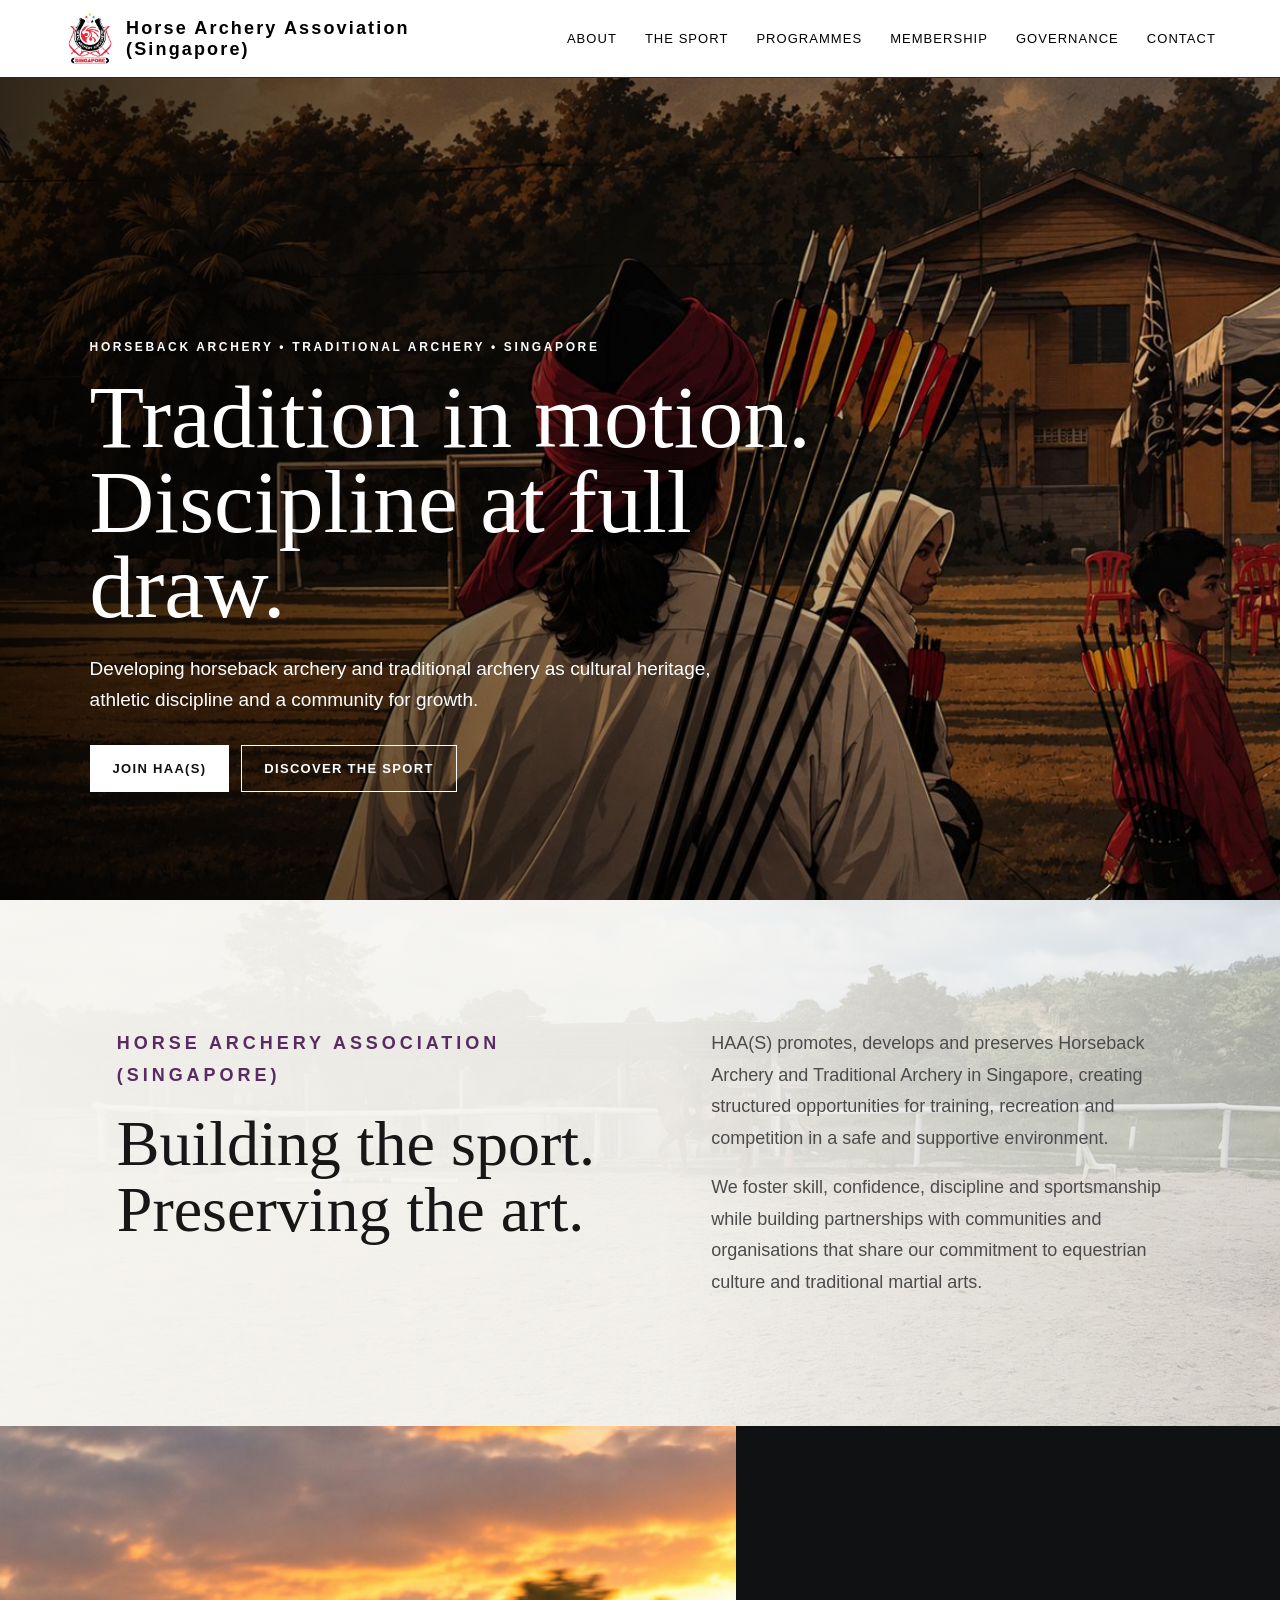
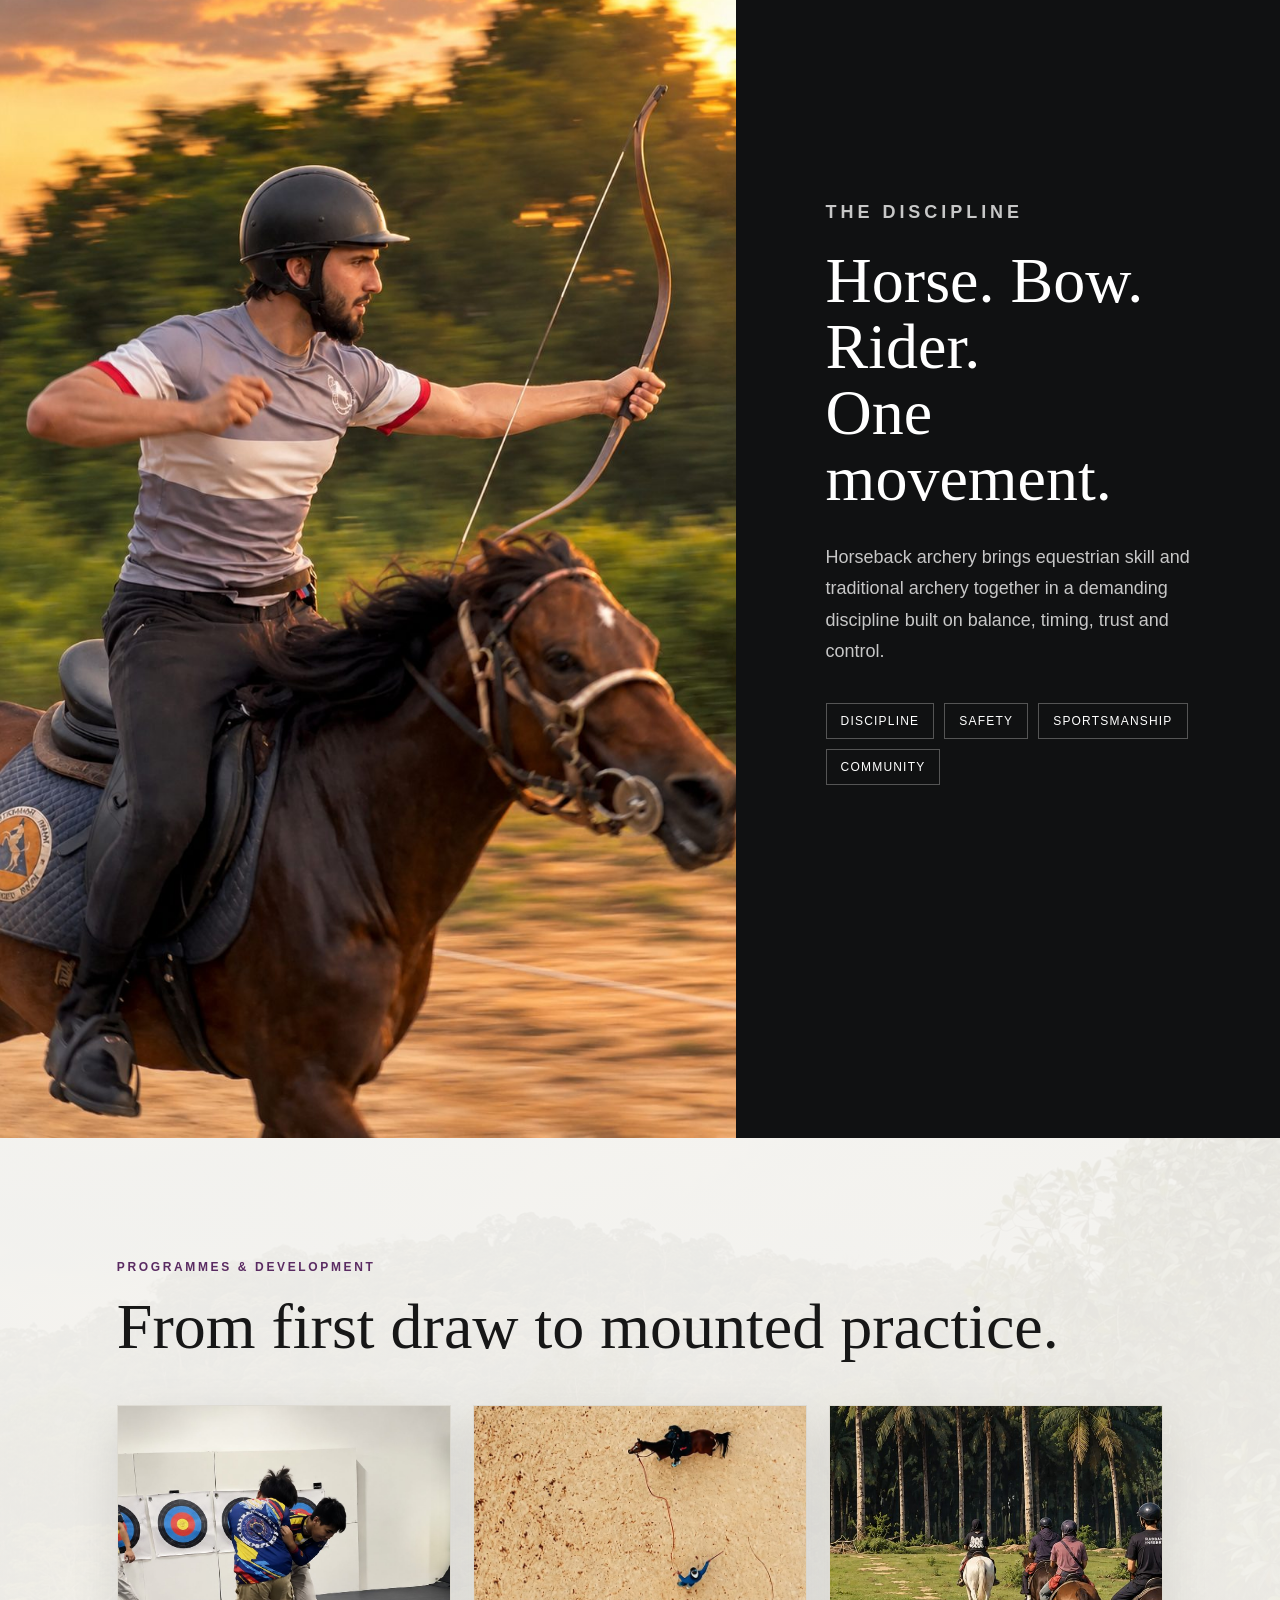
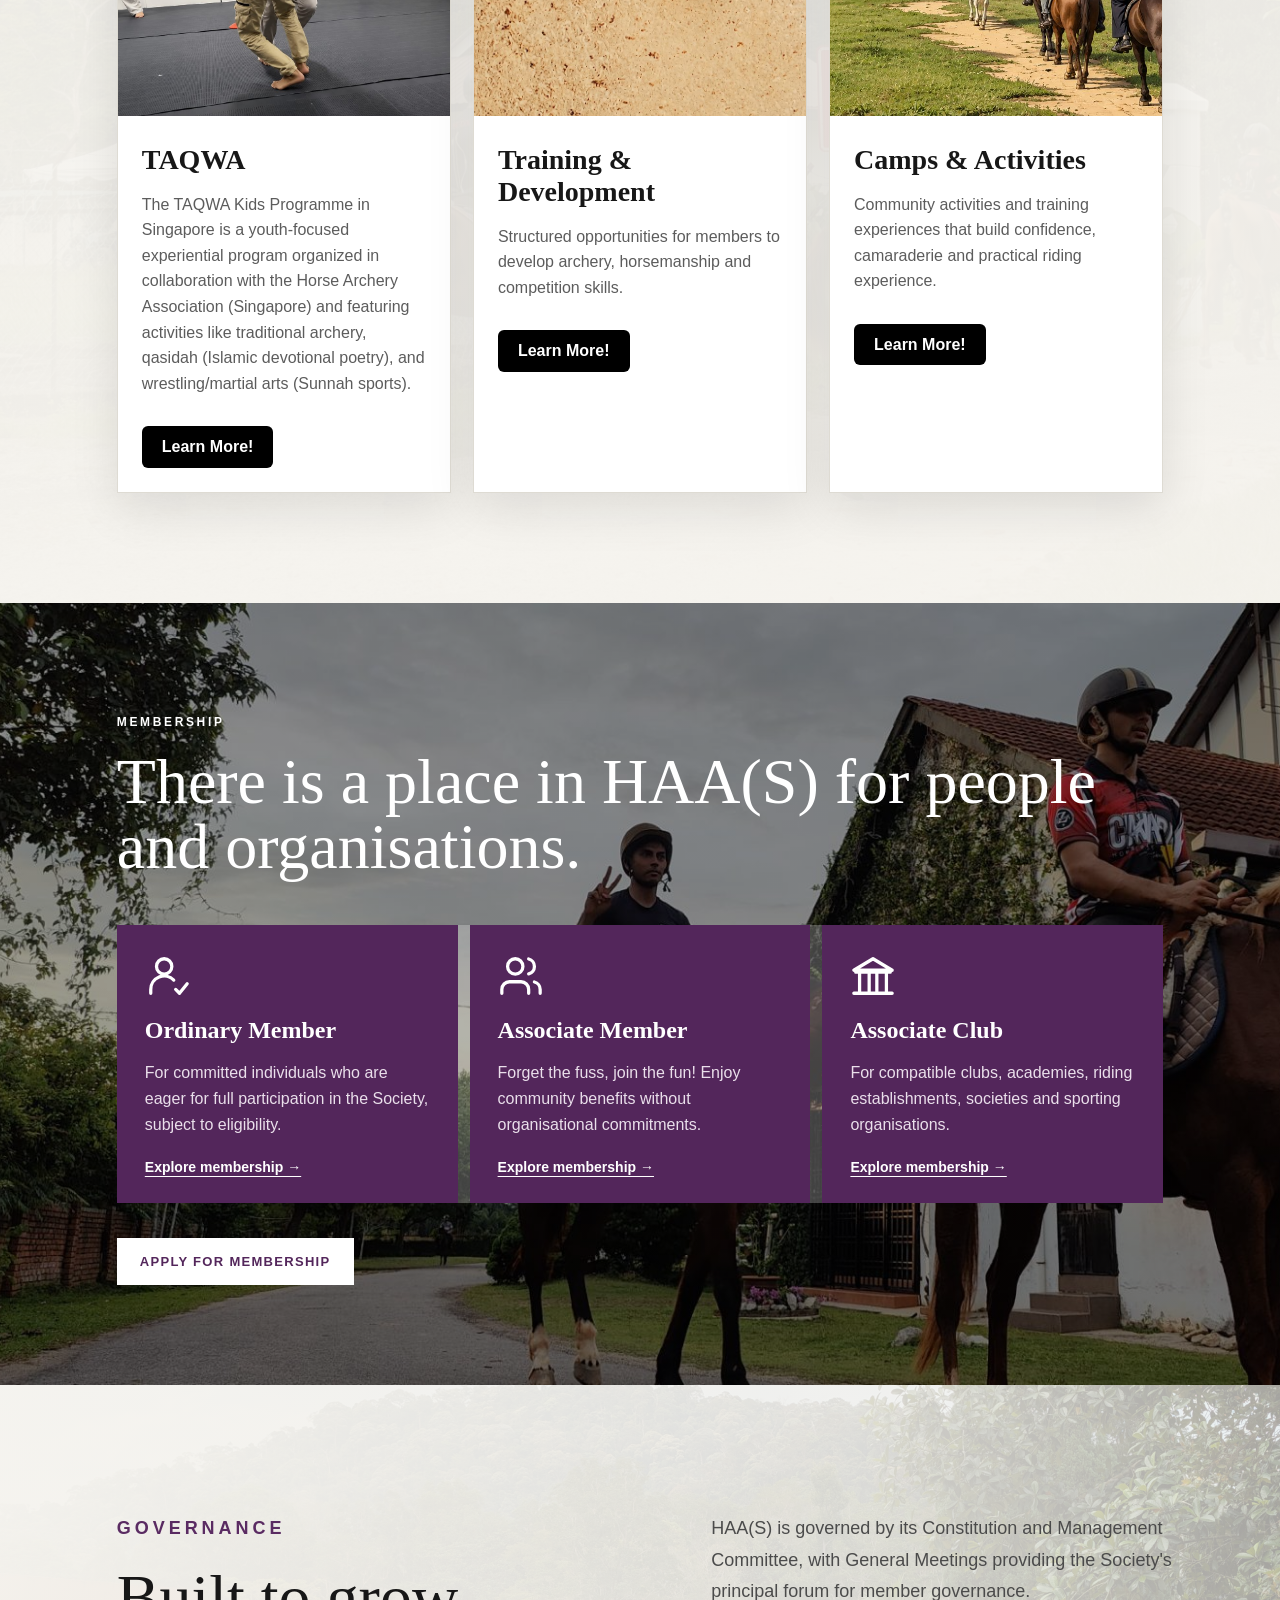
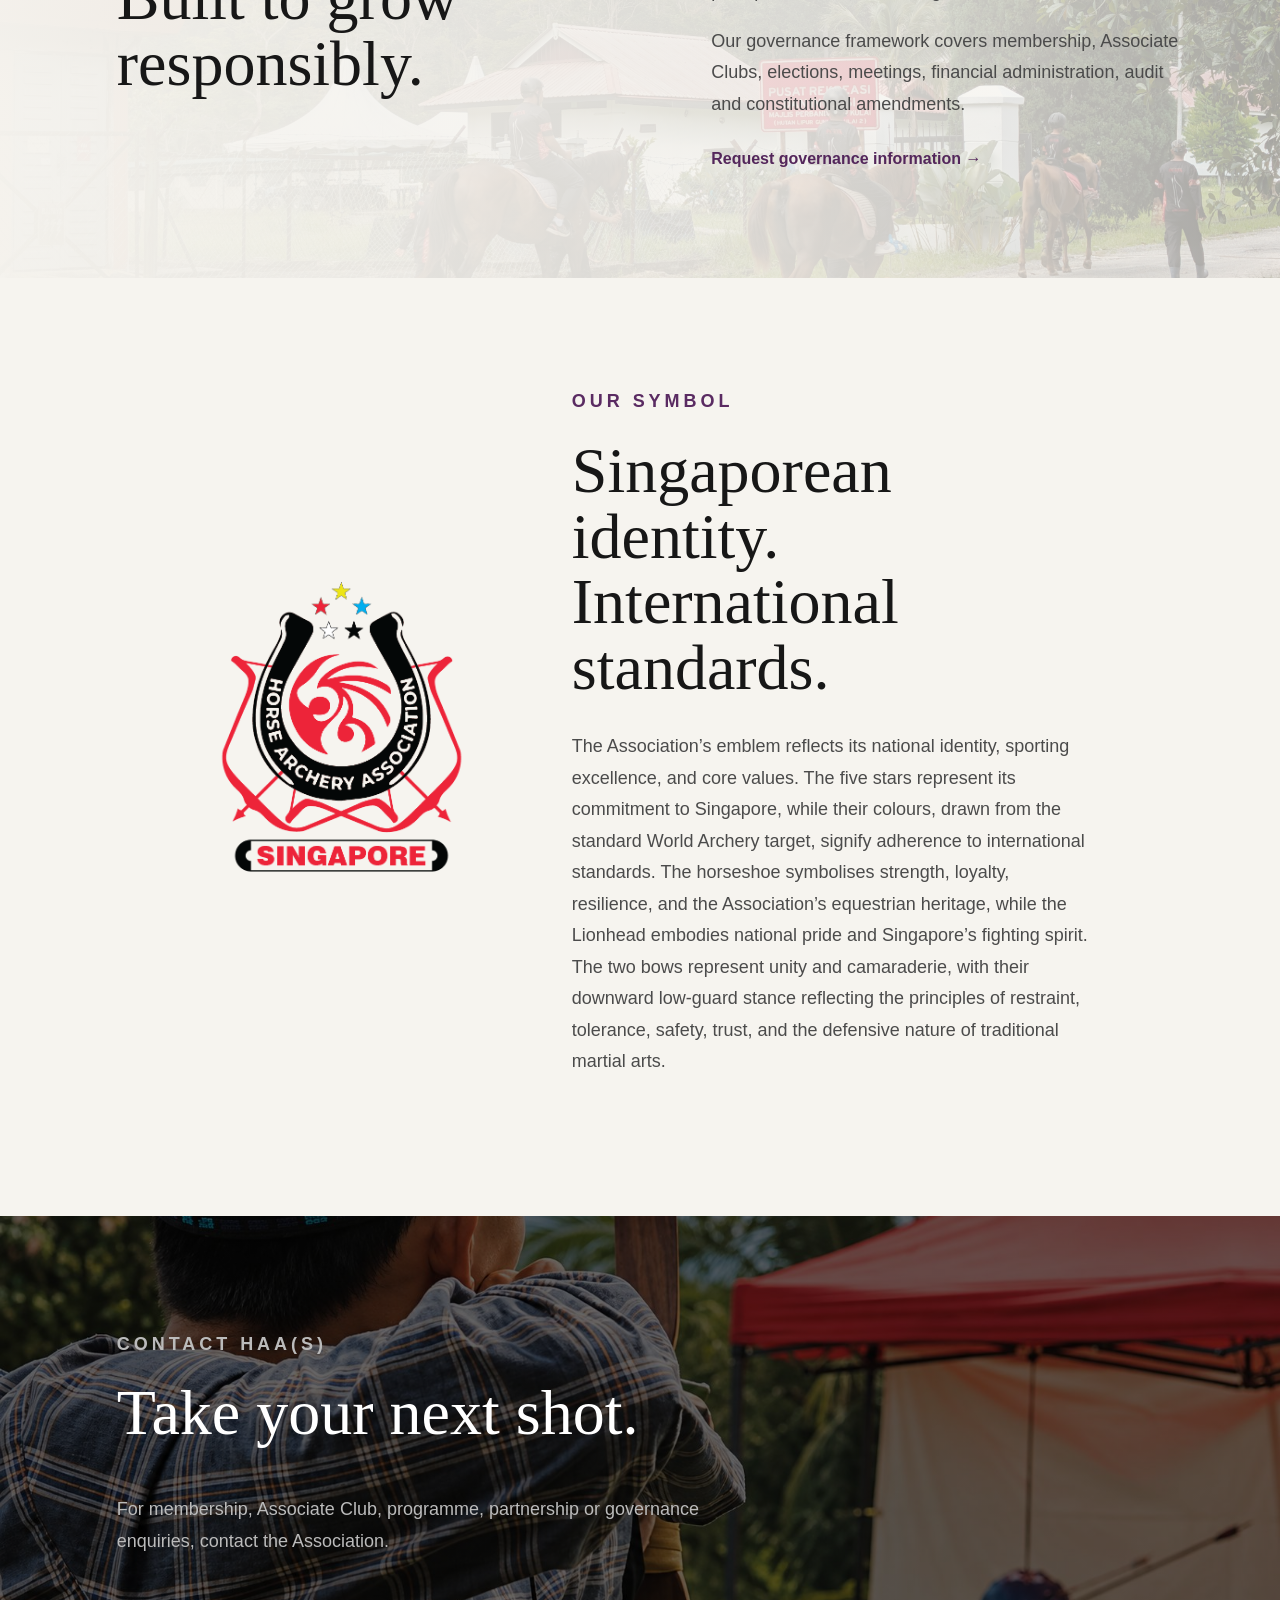
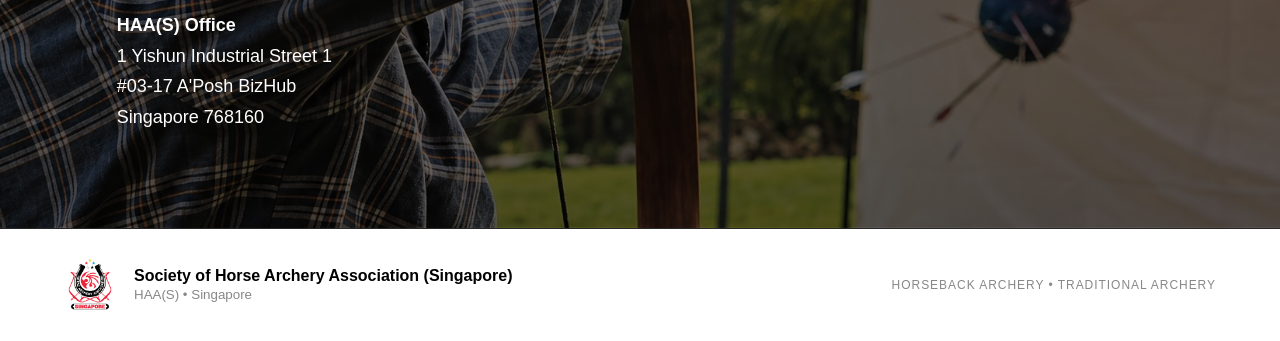
==== commit f6ae459c: "Publish website from HAA(S) visual editor" ====
--- a/index.html
+++ b/index.html
@@ -9,7 +9,7 @@
 <link rel="stylesheet" href="header.css"></head>
 <body>
 <header class="nav" data-box="header" style="background:#fff;background-image:none;">
-  <a class="brand" href="#home"><img data-image="headerLogo" src="assets/haas-symbol.png" alt="HAA(S) symbol"><span data-edit="brand">HAA(S)</span></a>
+  <a class="brand" href="#home"><img data-image="headerLogo" src="assets/haas-symbol.png" alt="HAA(S) symbol"><span data-edit="brand">Horse Archery Assoviation<br>(Singapore)<br></span></a>
   <button class="menu" aria-label="Open navigation">☰</button>
   <nav>
     <a href="#about" data-edit="navAbout">About</a><a href="#sport" data-edit="navSport">The Sport</a><a href="#programmes" data-edit="navProgrammes">Programmes</a>
--- a/styles.css
+++ b/styles.css
@@ -47,3 +47,9 @@
 .hero>.shade{z-index:2}
 .hero>.hero-copy{position:absolute;z-index:3}
 .hero>img[data-image="hero"]{position:absolute;inset:0;animation:none!important;transform:none!important}
+
+/* Fully clickable membership category cards */
+.member-grid>a.member-card-link{display:block;background:#53265b;padding:28px;color:#fff;text-decoration:none;min-width:0;transition:background .2s ease,transform .2s ease;outline-offset:3px}
+.member-grid>a.member-card-link:hover,.member-grid>a.member-card-link:focus-visible{background:#66316e;transform:translateY(-3px)}
+.member-grid>a.member-card-link b{color:#fff}
+.member-grid .member-card-cta{display:block;margin-top:22px;font-weight:700;font-size:14px;color:#fff;text-decoration:underline;text-underline-offset:4px}
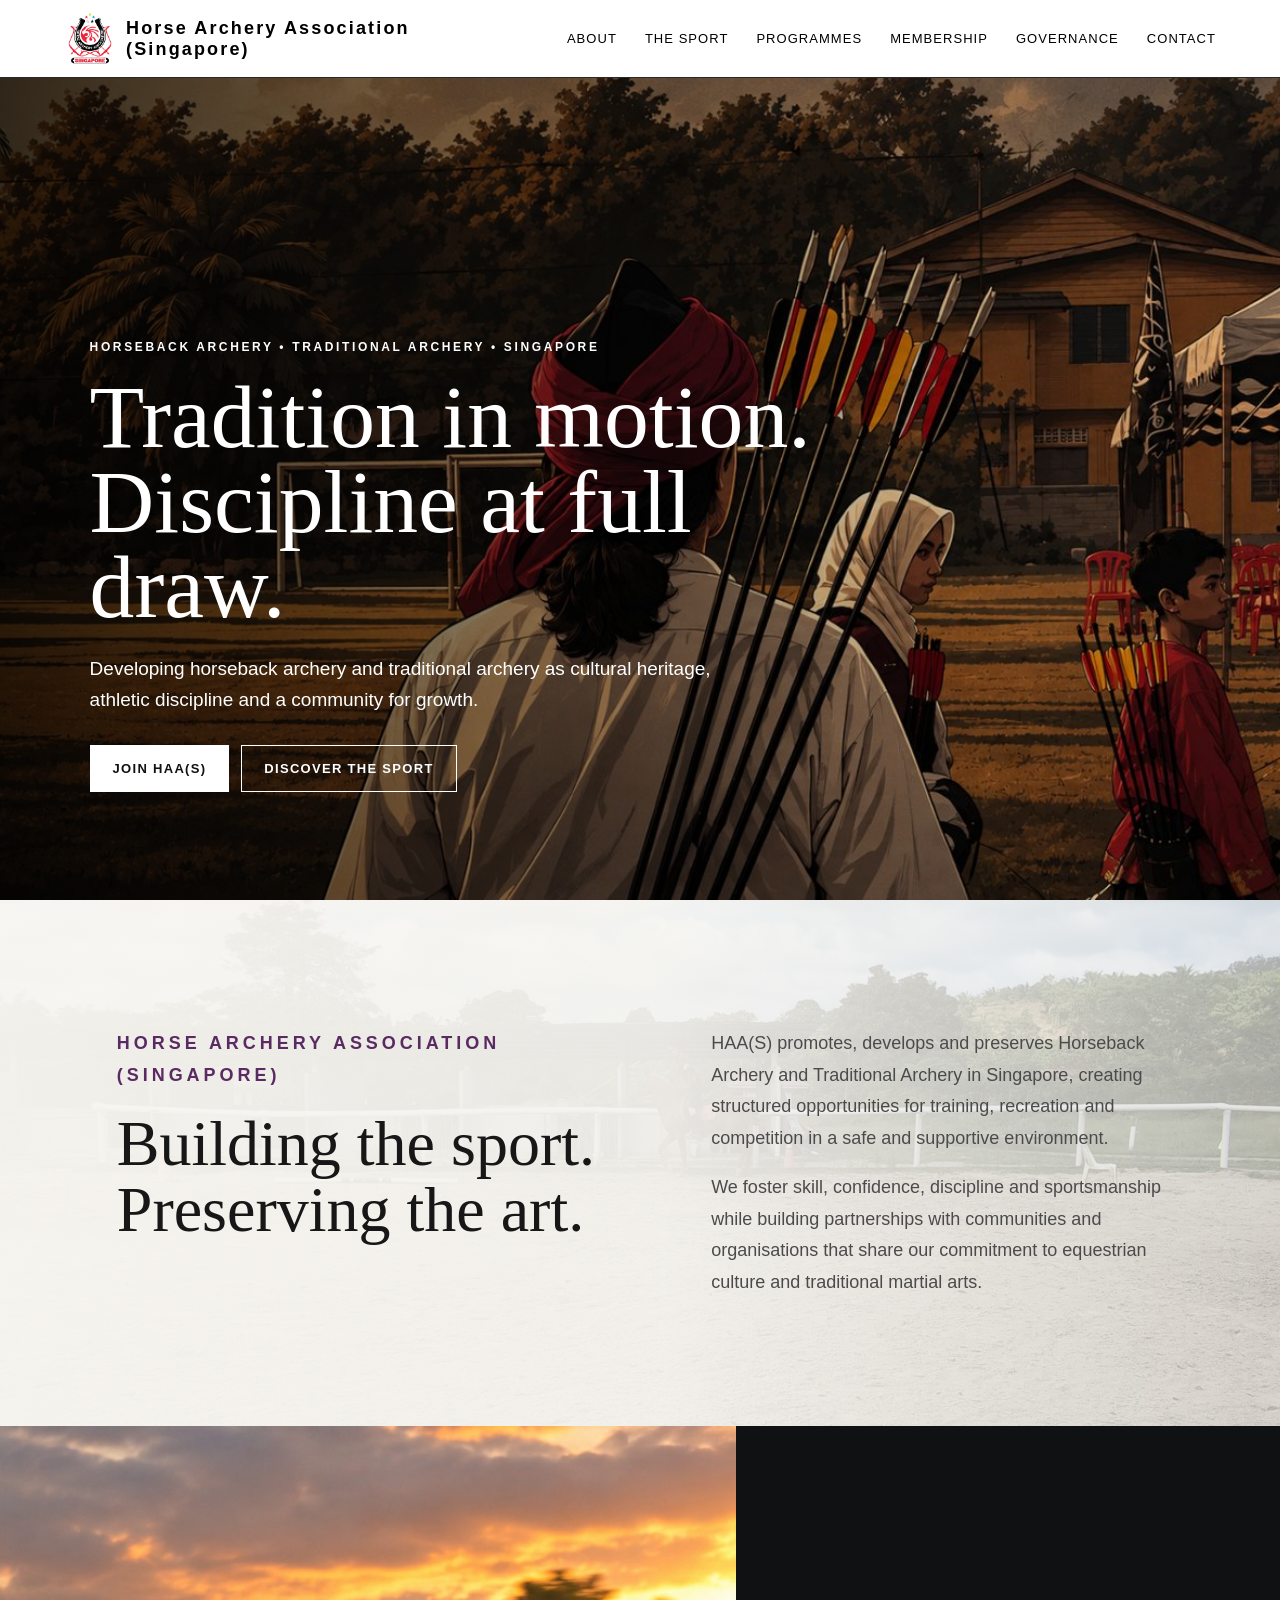
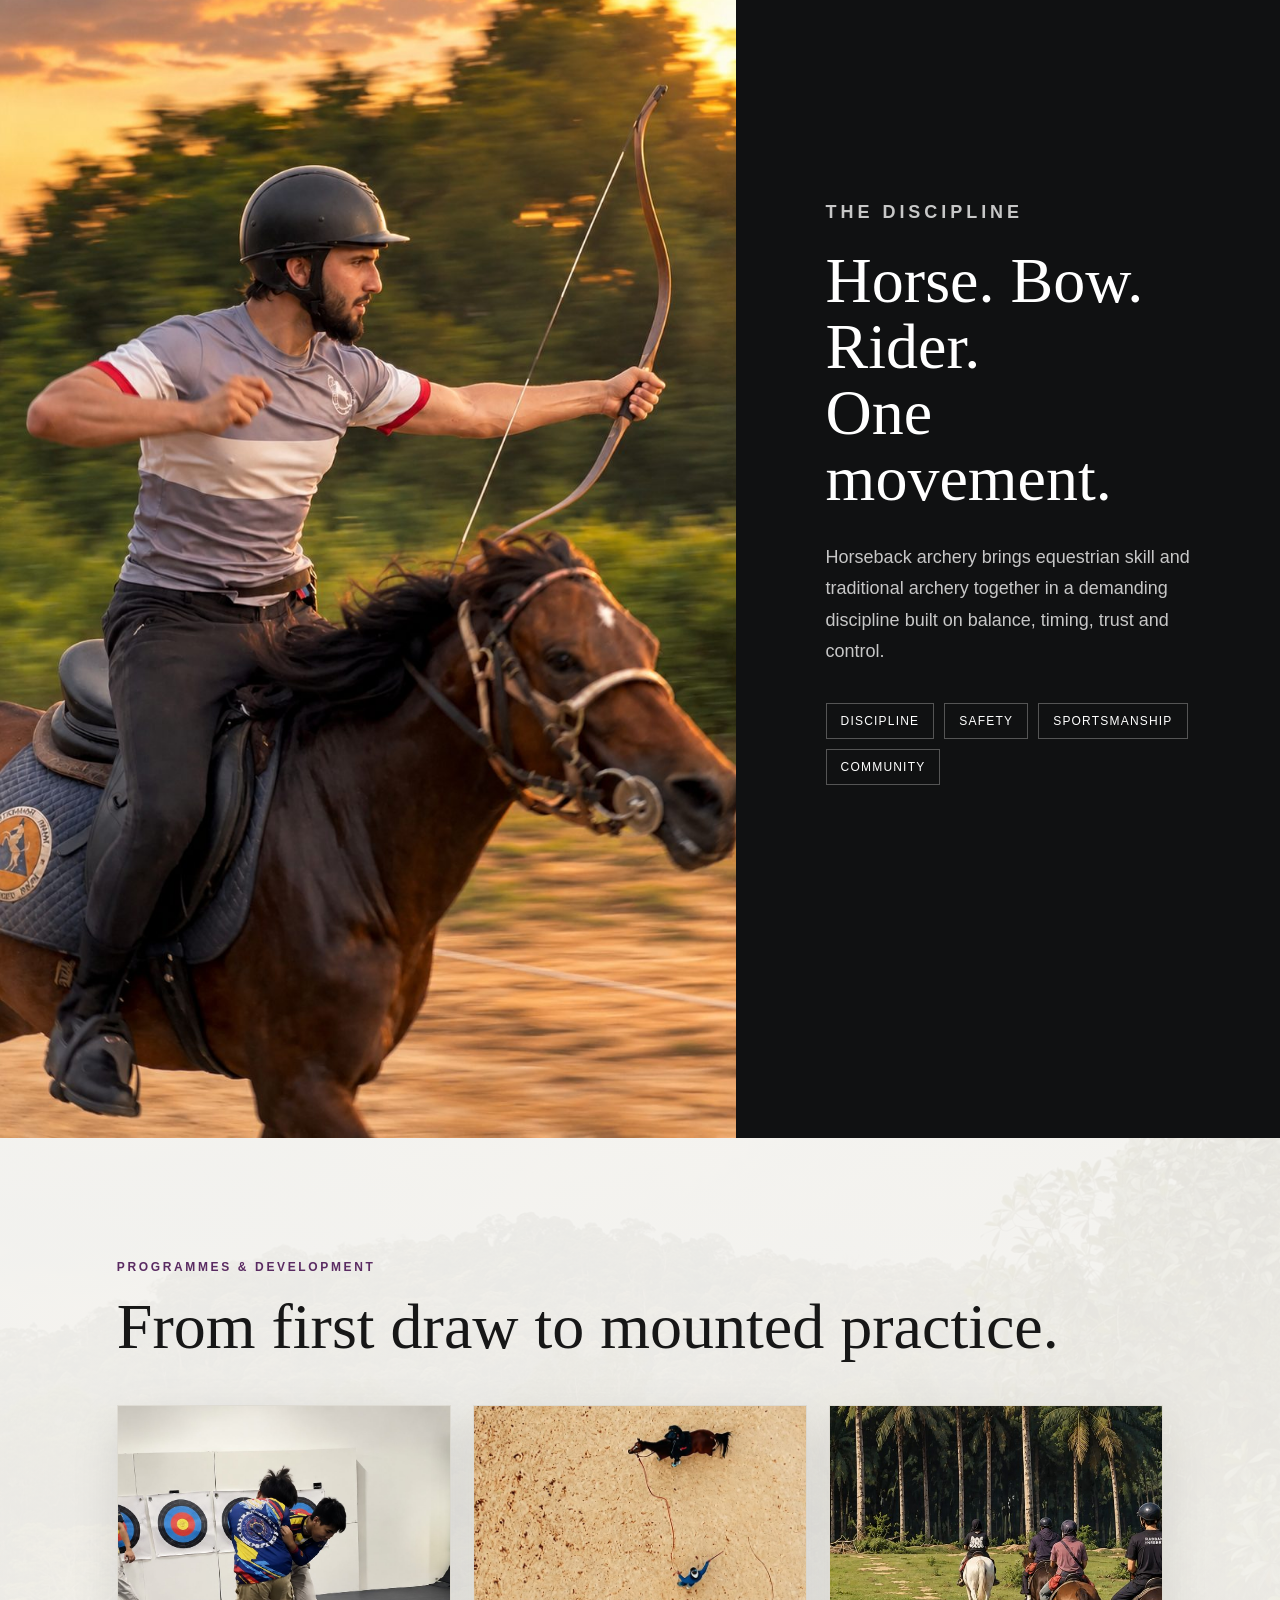
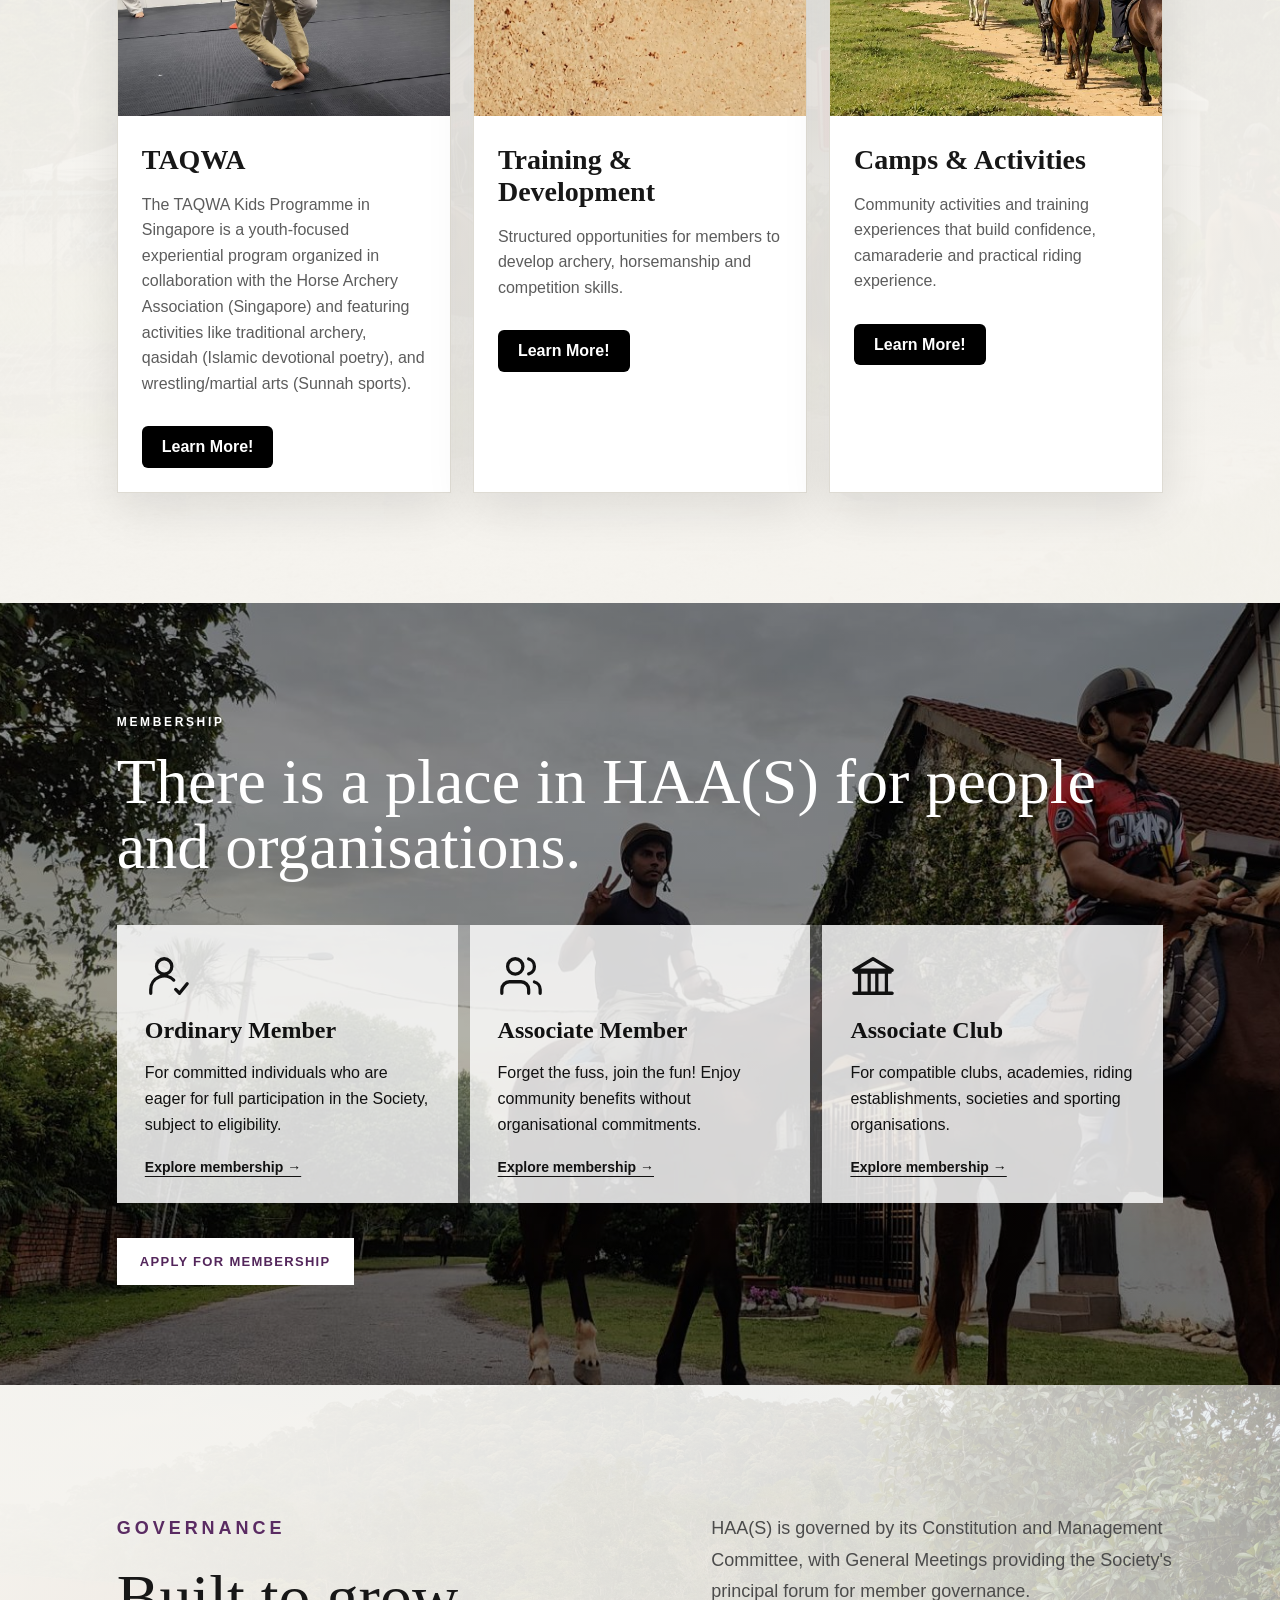
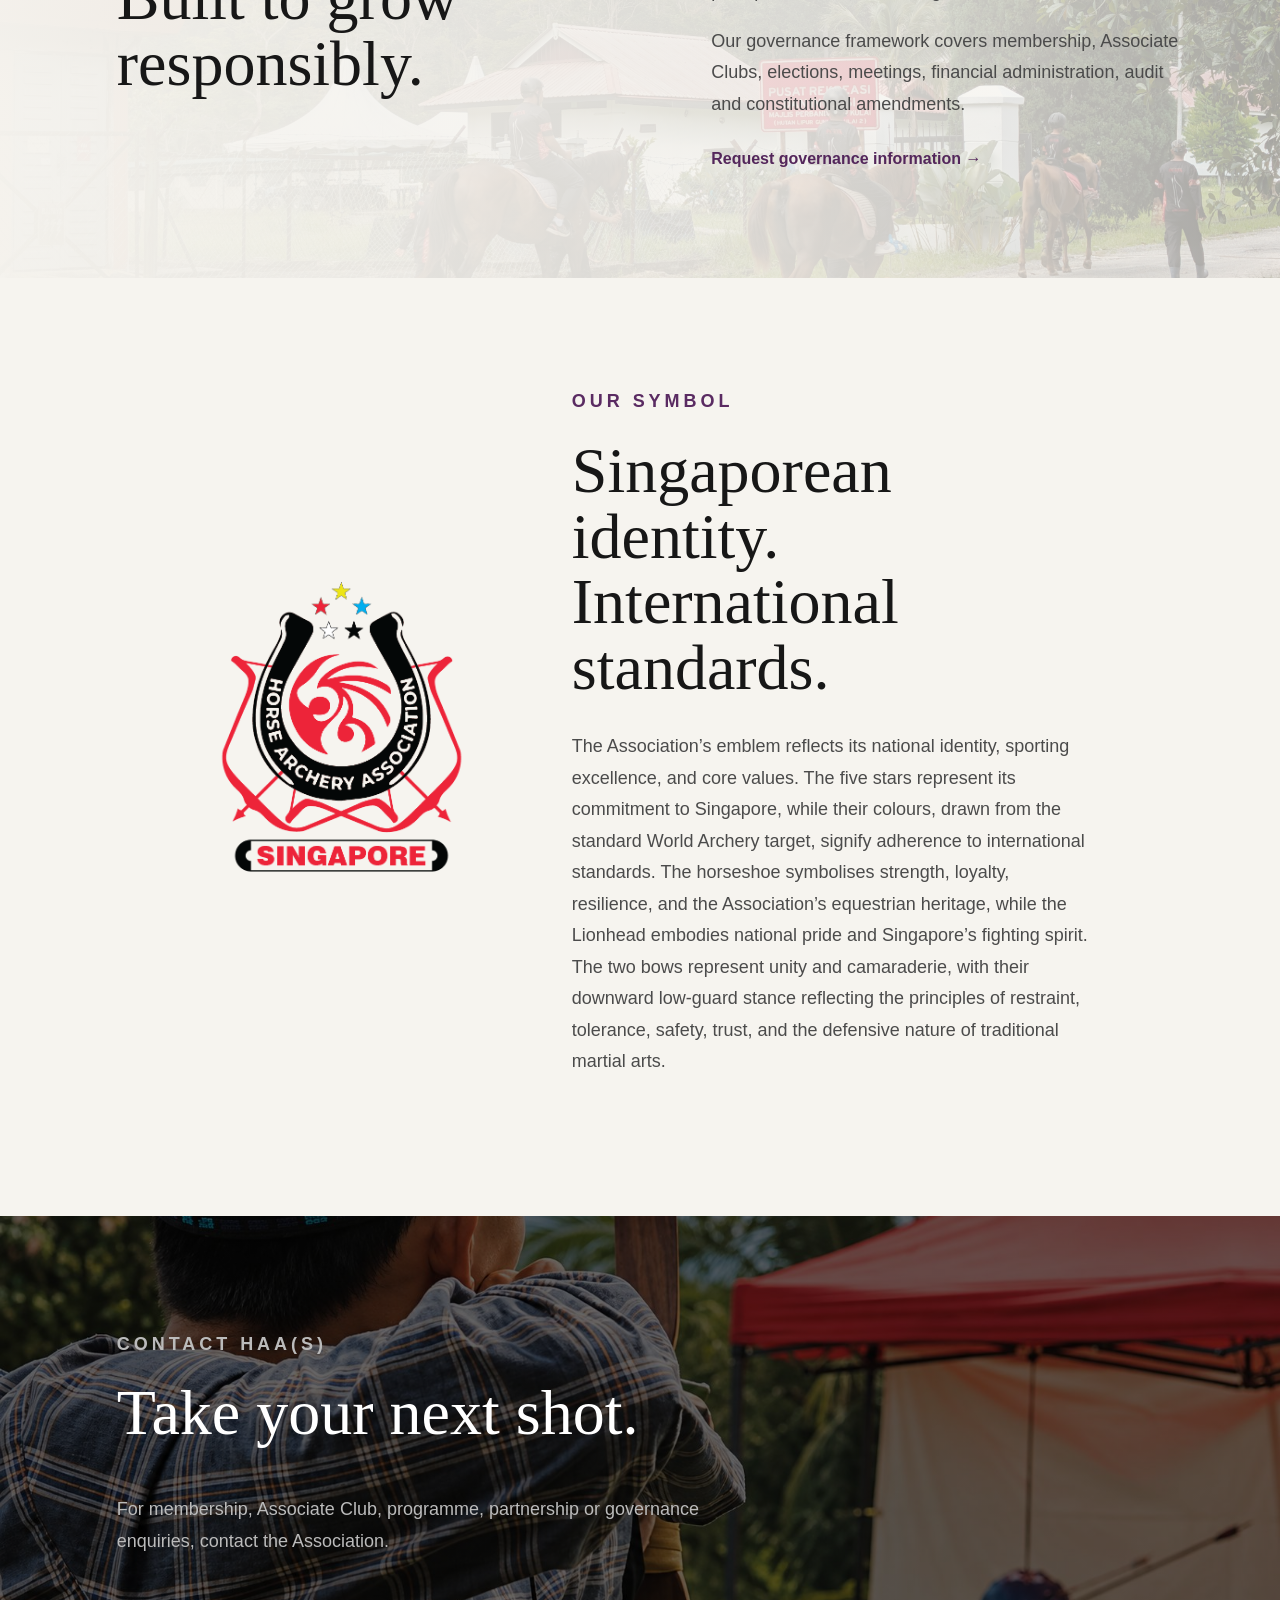
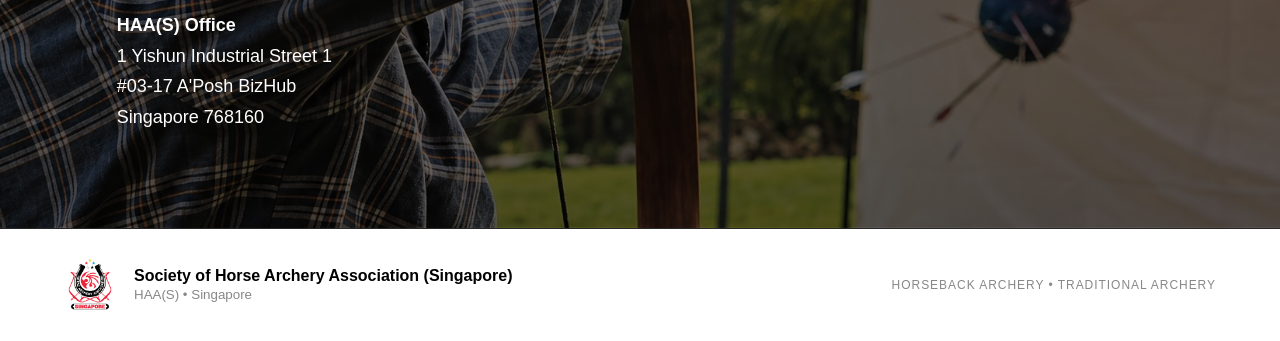
==== commit 61ad6f1b: "Publish website from HAA(S) visual editor" ====
--- a/index.html
+++ b/index.html
@@ -9,7 +9,7 @@
 <link rel="stylesheet" href="header.css"></head>
 <body>
 <header class="nav" data-box="header" style="background:#fff;background-image:none;">
-  <a class="brand" href="#home"><img data-image="headerLogo" src="assets/haas-symbol.png" alt="HAA(S) symbol"><span data-edit="brand">Horse Archery Assoviation<br>(Singapore)<br></span></a>
+  <a class="brand" href="#home"><img data-image="headerLogo" src="assets/haas-symbol.png" alt="HAA(S) symbol"><span data-edit="brand">Horse Archery Association<br>(Singapore)<br></span></a>
   <button class="menu" aria-label="Open navigation">☰</button>
   <nav>
     <a href="#about" data-edit="navAbout">About</a><a href="#sport" data-edit="navSport">The Sport</a><a href="#programmes" data-edit="navProgrammes">Programmes</a>
--- a/styles.css
+++ b/styles.css
@@ -49,7 +49,13 @@
 .hero>img[data-image="hero"]{position:absolute;inset:0;animation:none!important;transform:none!important}
 
 /* Fully clickable membership category cards */
-.member-grid>a.member-card-link{display:block;background:#53265b;padding:28px;color:#fff;text-decoration:none;min-width:0;transition:background .2s ease,transform .2s ease;outline-offset:3px}
-.member-grid>a.member-card-link:hover,.member-grid>a.member-card-link:focus-visible{background:#66316e;transform:translateY(-3px)}
+.member-grid>a.member-card-link{display:block;background:inherit;padding:28px;color:inherit;text-decoration:none;min-width:0;transition:filter .2s ease,transform .2s ease;outline-offset:3px}
+.member-grid>a.member-card-link:hover,.member-grid>a.member-card-link:focus-visible{filter:brightness(1.08);transform:translateY(-3px)}
 .member-grid>a.member-card-link b{color:#fff}
 .member-grid .member-card-cta{display:block;margin-top:22px;font-weight:700;font-size:14px;color:#fff;text-decoration:underline;text-underline-offset:4px}
+
+/* Membership cards: slightly more opaque light panels and black text. */
+#membership .member-grid>a.member-card-link{background:rgba(255,255,255,.78);color:#111}
+#membership .member-grid>a.member-card-link b,#membership .member-grid>a.member-card-link p,#membership .member-grid>a.member-card-link .member-card-cta{color:#111}
+#membership .member-grid>a.member-card-link:hover,#membership .member-grid>a.member-card-link:focus-visible{background:rgba(255,255,255,.85);filter:none}
+#membership .member-grid>a.member-card-link .member-icon{stroke:#111;color:#111}
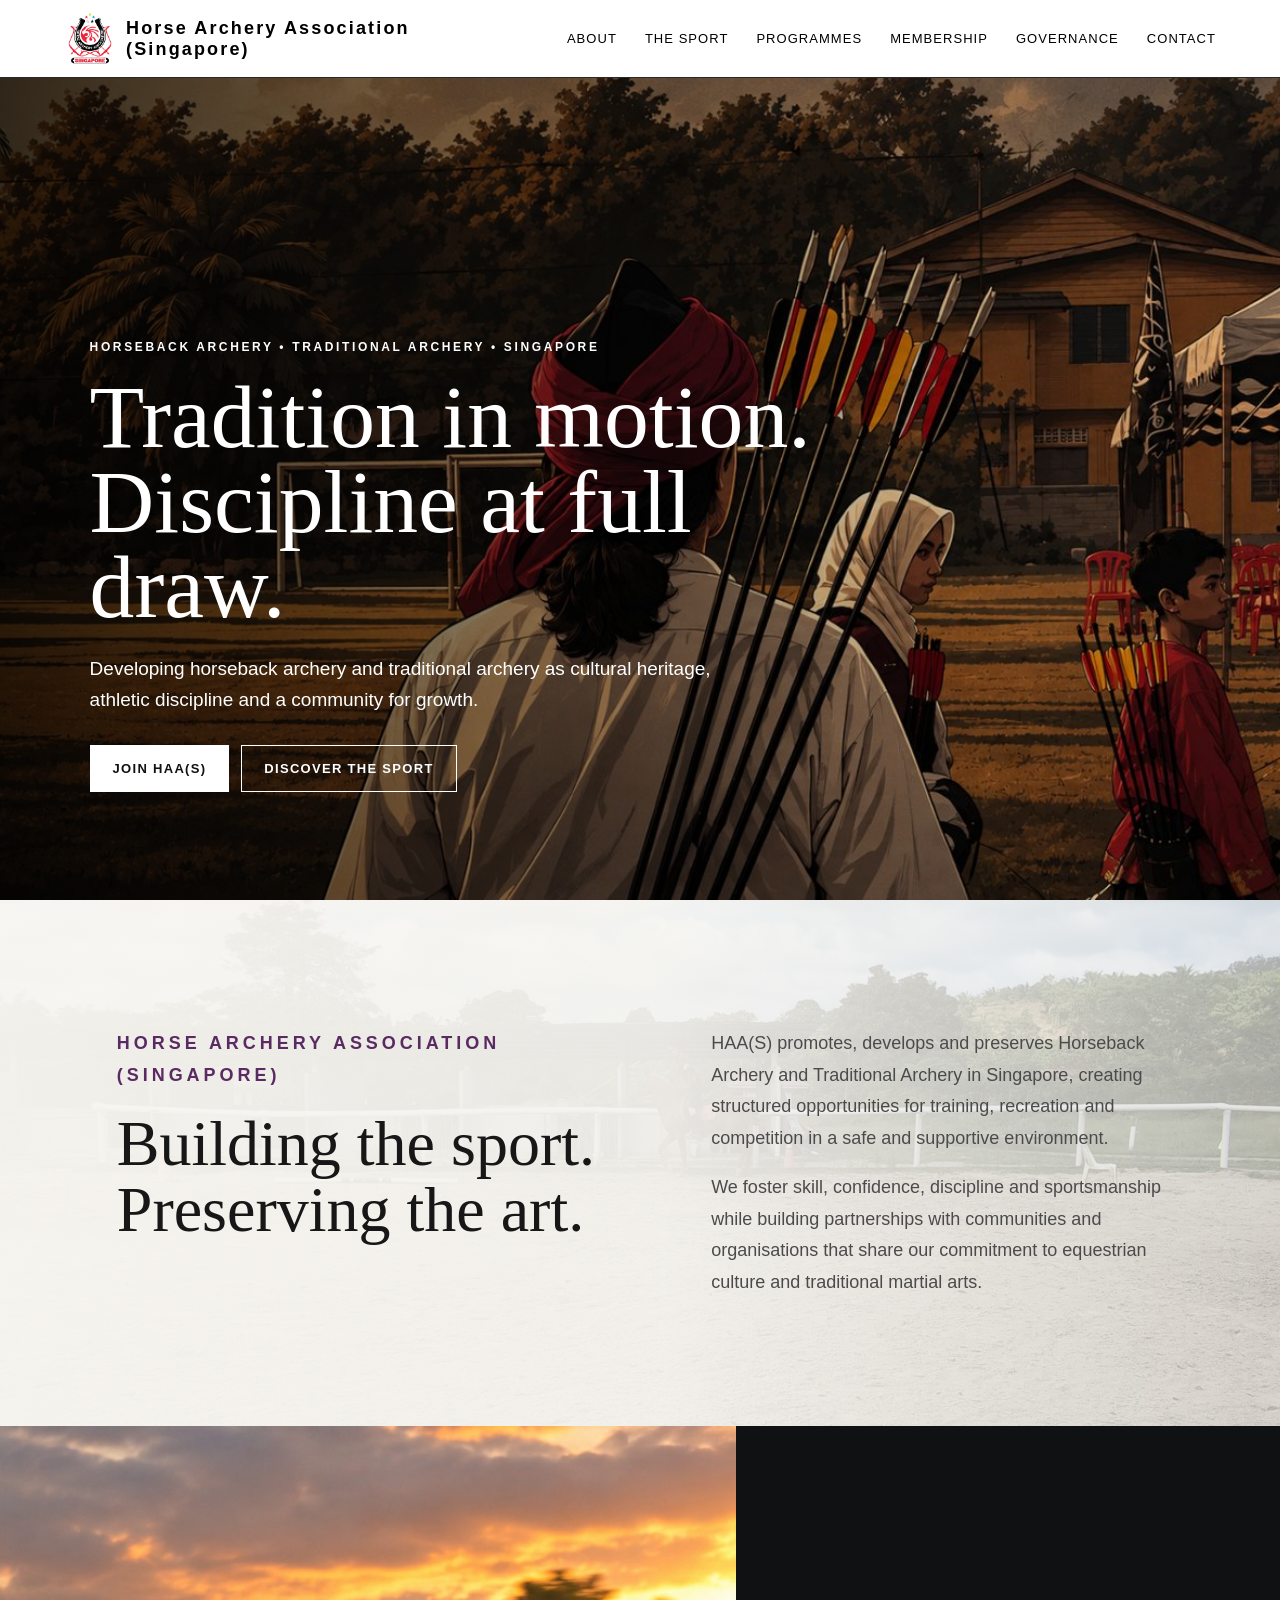
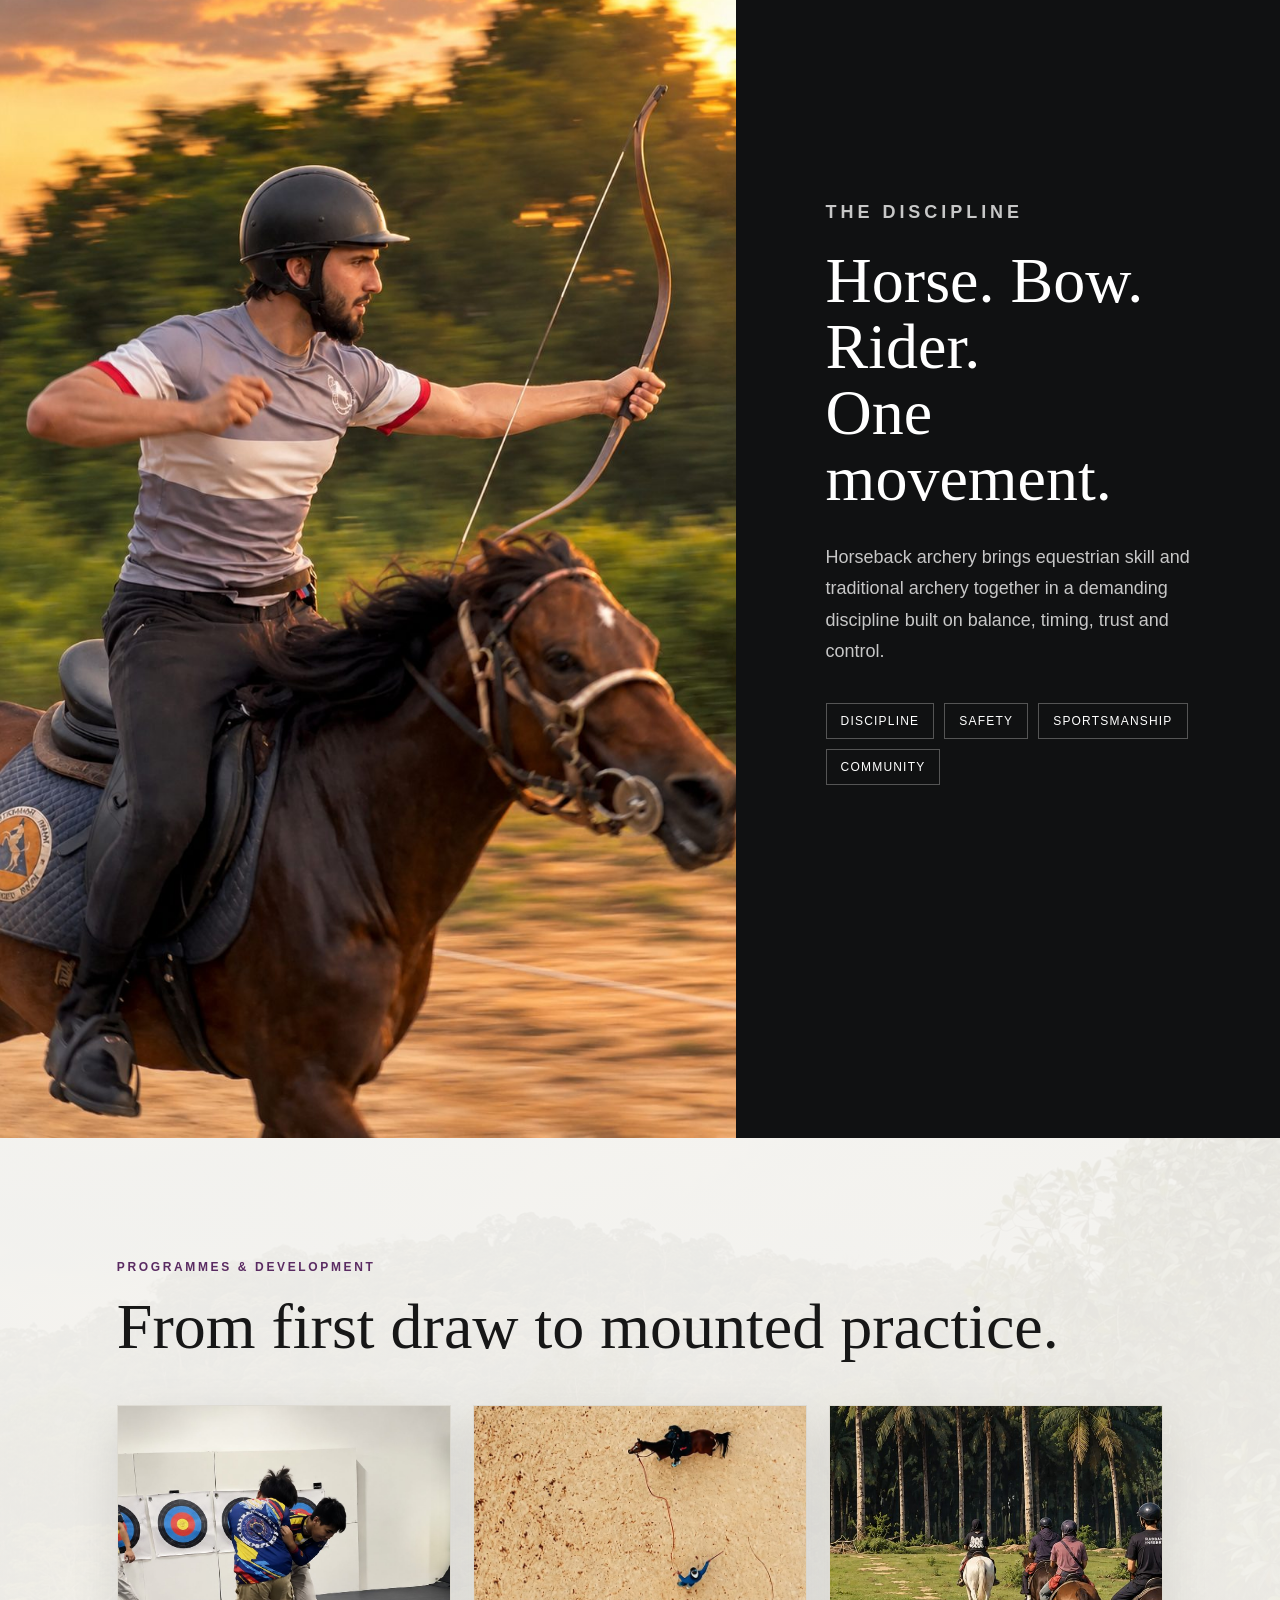
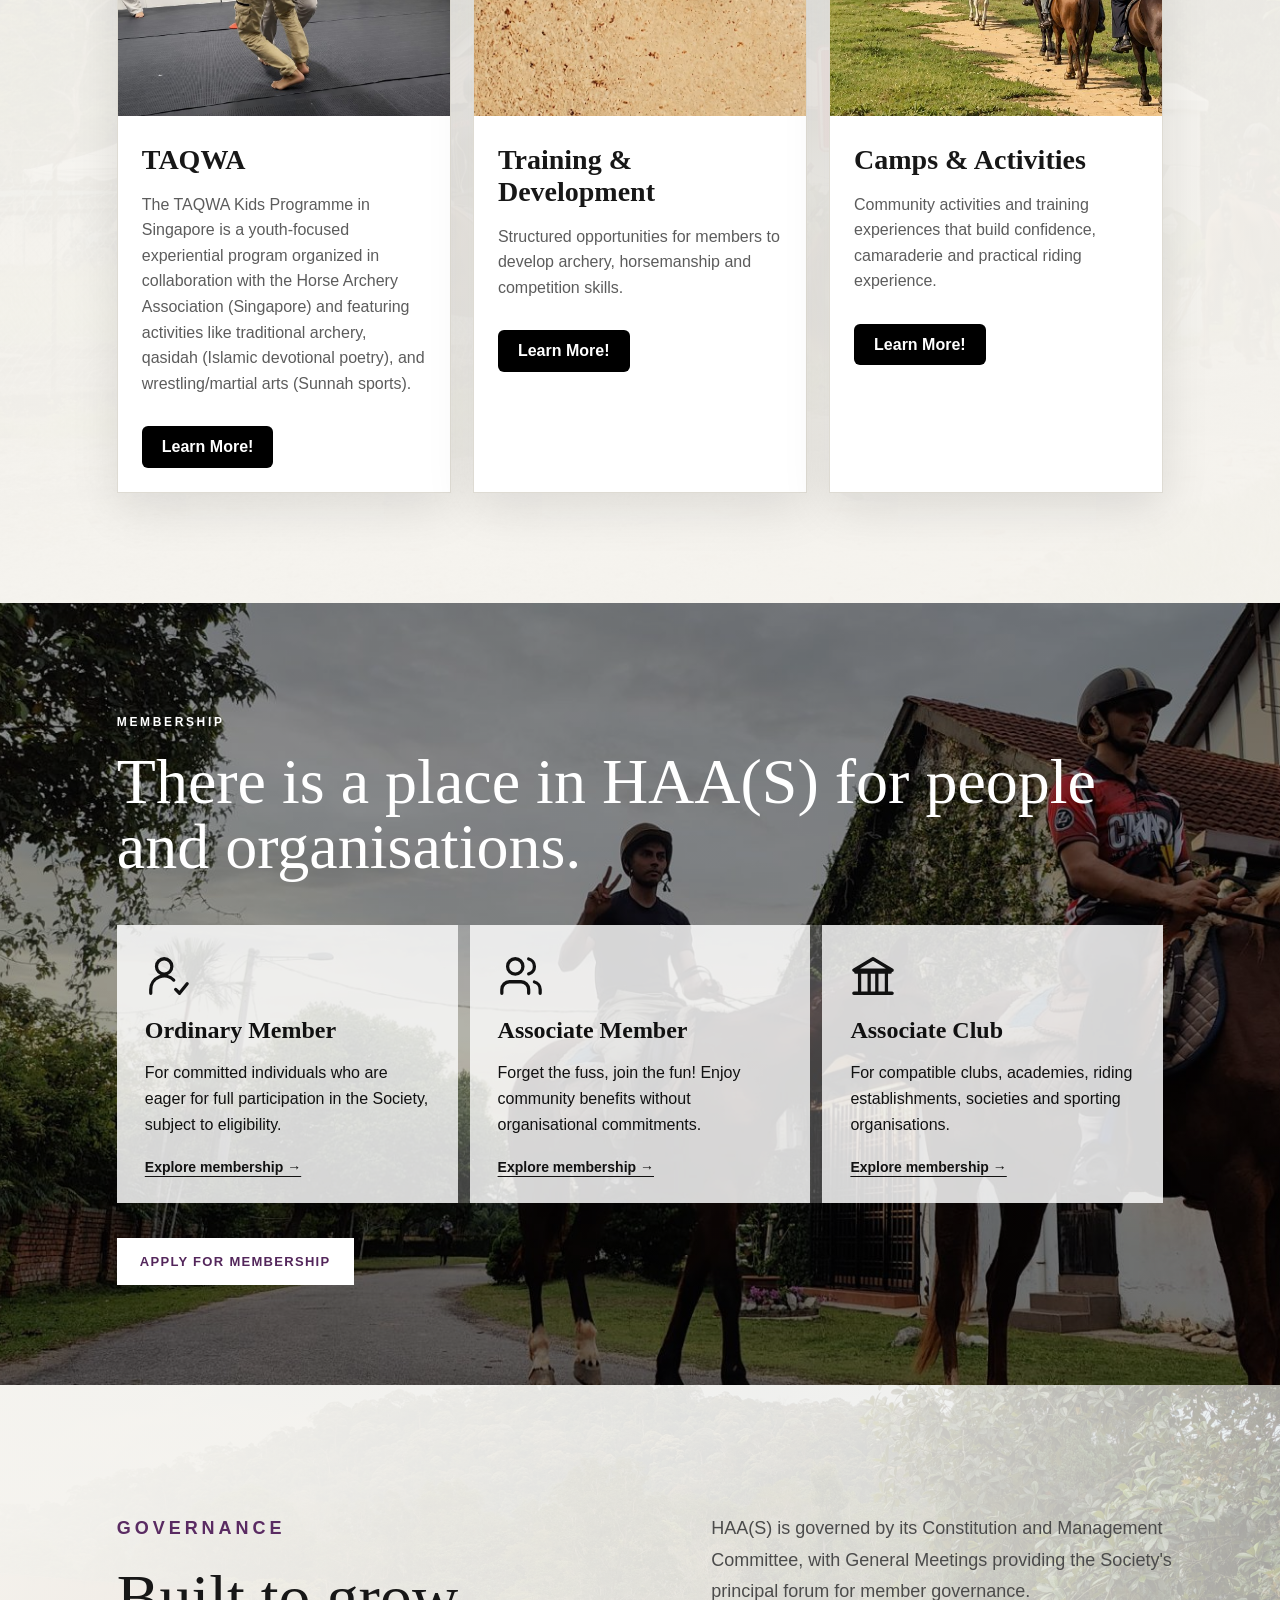
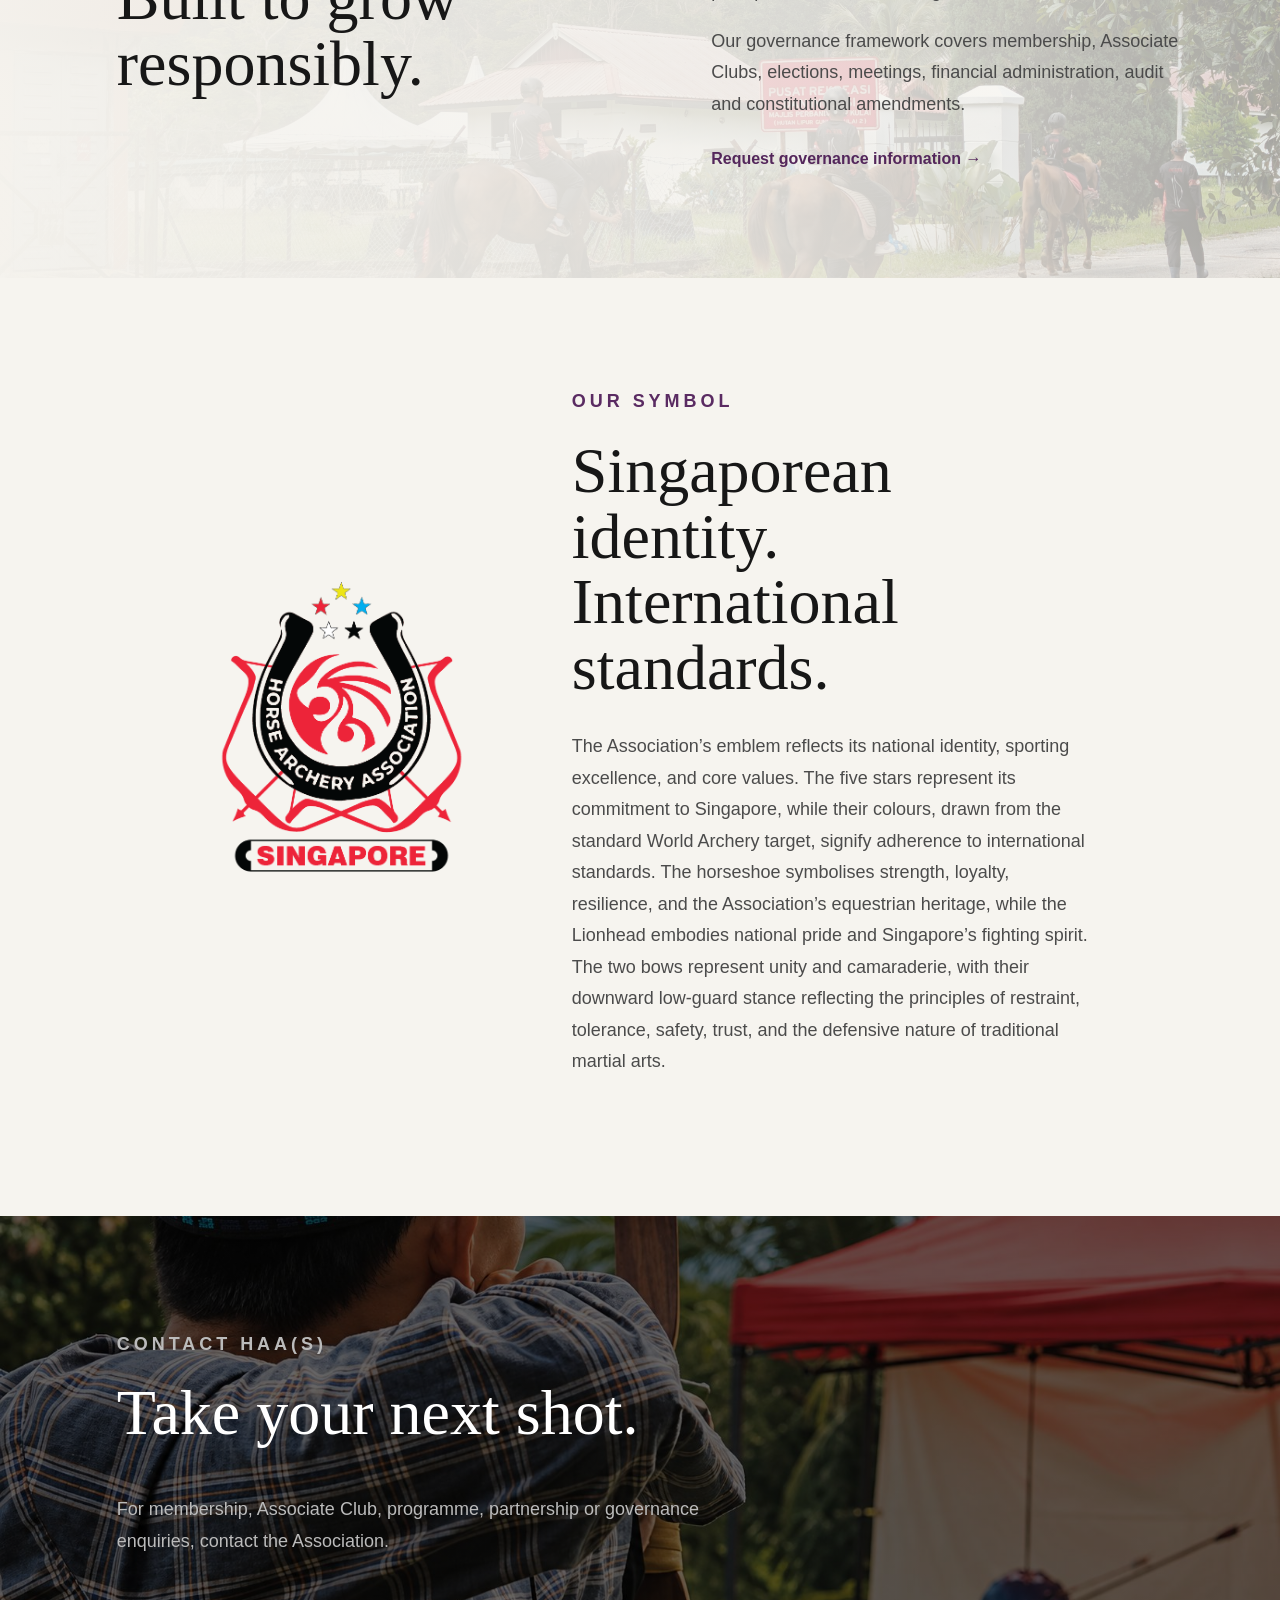
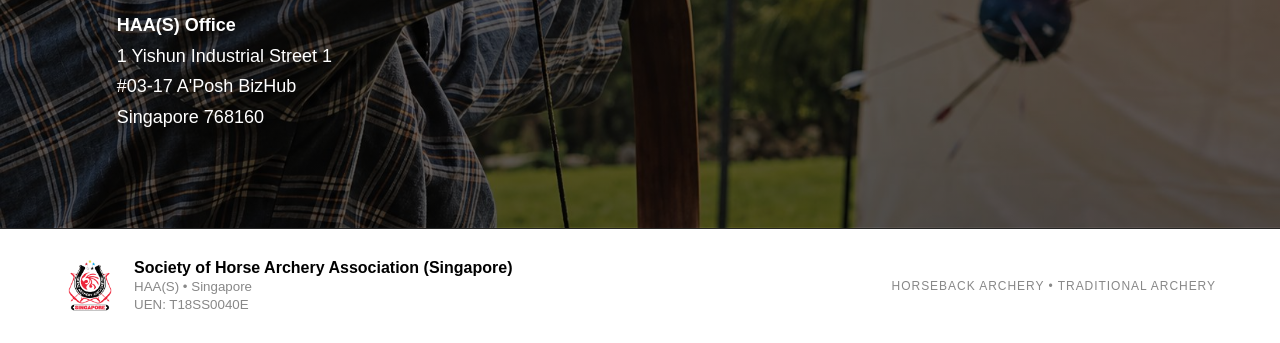
==== commit 309d7791: "Display HAAS UEN beneath footer location" ====
--- a/index.html
+++ b/index.html
@@ -84,7 +84,7 @@
 </section>
 </main>
 
-<footer data-box="footer" style="background-color:#ffffff;color:#000000;"><img data-image="footerLogo" src="assets/haas-symbol.png" alt=""><div data-box="memberCard7"><b data-edit="auto28">Society of Horse Archery Association (Singapore)</b><br><small data-edit="auto29">HAA(S) • Singapore</small></div><span>Horseback Archery • Traditional Archery</span></footer>
+<footer data-box="footer" style="background-color:#ffffff;color:#000000;"><img data-image="footerLogo" src="assets/haas-symbol.png" alt=""><div data-box="memberCard7"><b data-edit="auto28">Society of Horse Archery Association (Singapore)</b><br><small data-edit="auto29">HAA(S) • Singapore</small><br><small>UEN: T18SS0040E</small></div><span>Horseback Archery • Traditional Archery</span></footer>
 <script src="script.js"></script>
 </body>
 </html>
--- a/header.css
+++ b/header.css
@@ -1,6 +1,8 @@
 /* Shared navigation matches the homepage across every page. */
 header.nav{height:78px!important;min-height:78px!important;display:flex!important;align-items:center!important;justify-content:space-between!important;padding:0 5vw!important;background:#fff!important;background-image:none!important;color:#000!important;position:sticky!important;top:0!important;z-index:1000!important;border-bottom:1px solid #292929!important;box-sizing:border-box!important;width:100%!important;gap:0!important}
 header.nav .brand{display:flex!important;align-items:center!important;gap:10px!important;color:#000!important;text-decoration:none!important;font-weight:800!important;font-size:18px!important;white-space:nowrap!important}
+/* Lock the brand title's typography independently of each page's body styles. */
+header.nav .brand span{font-family:Arial,Helvetica,sans-serif!important;font-size:18px!important;font-weight:800!important;font-style:normal!important;line-height:1.15!important;letter-spacing:.12em!important;text-transform:none!important;text-align:left!important;white-space:nowrap!important}
 header.nav .brand img{width:52px!important;height:52px!important;object-fit:contain!important}
 header.nav nav{display:flex!important;align-items:center!important;gap:28px!important;position:static!important;padding:0!important;box-shadow:none!important;background:transparent!important;flex-direction:row!important}
 header.nav nav a{color:#000!important;text-decoration:none!important;font-family:Arial,Helvetica,sans-serif!important;font-size:13px!important;font-weight:400!important;letter-spacing:.08em!important;text-transform:uppercase!important}
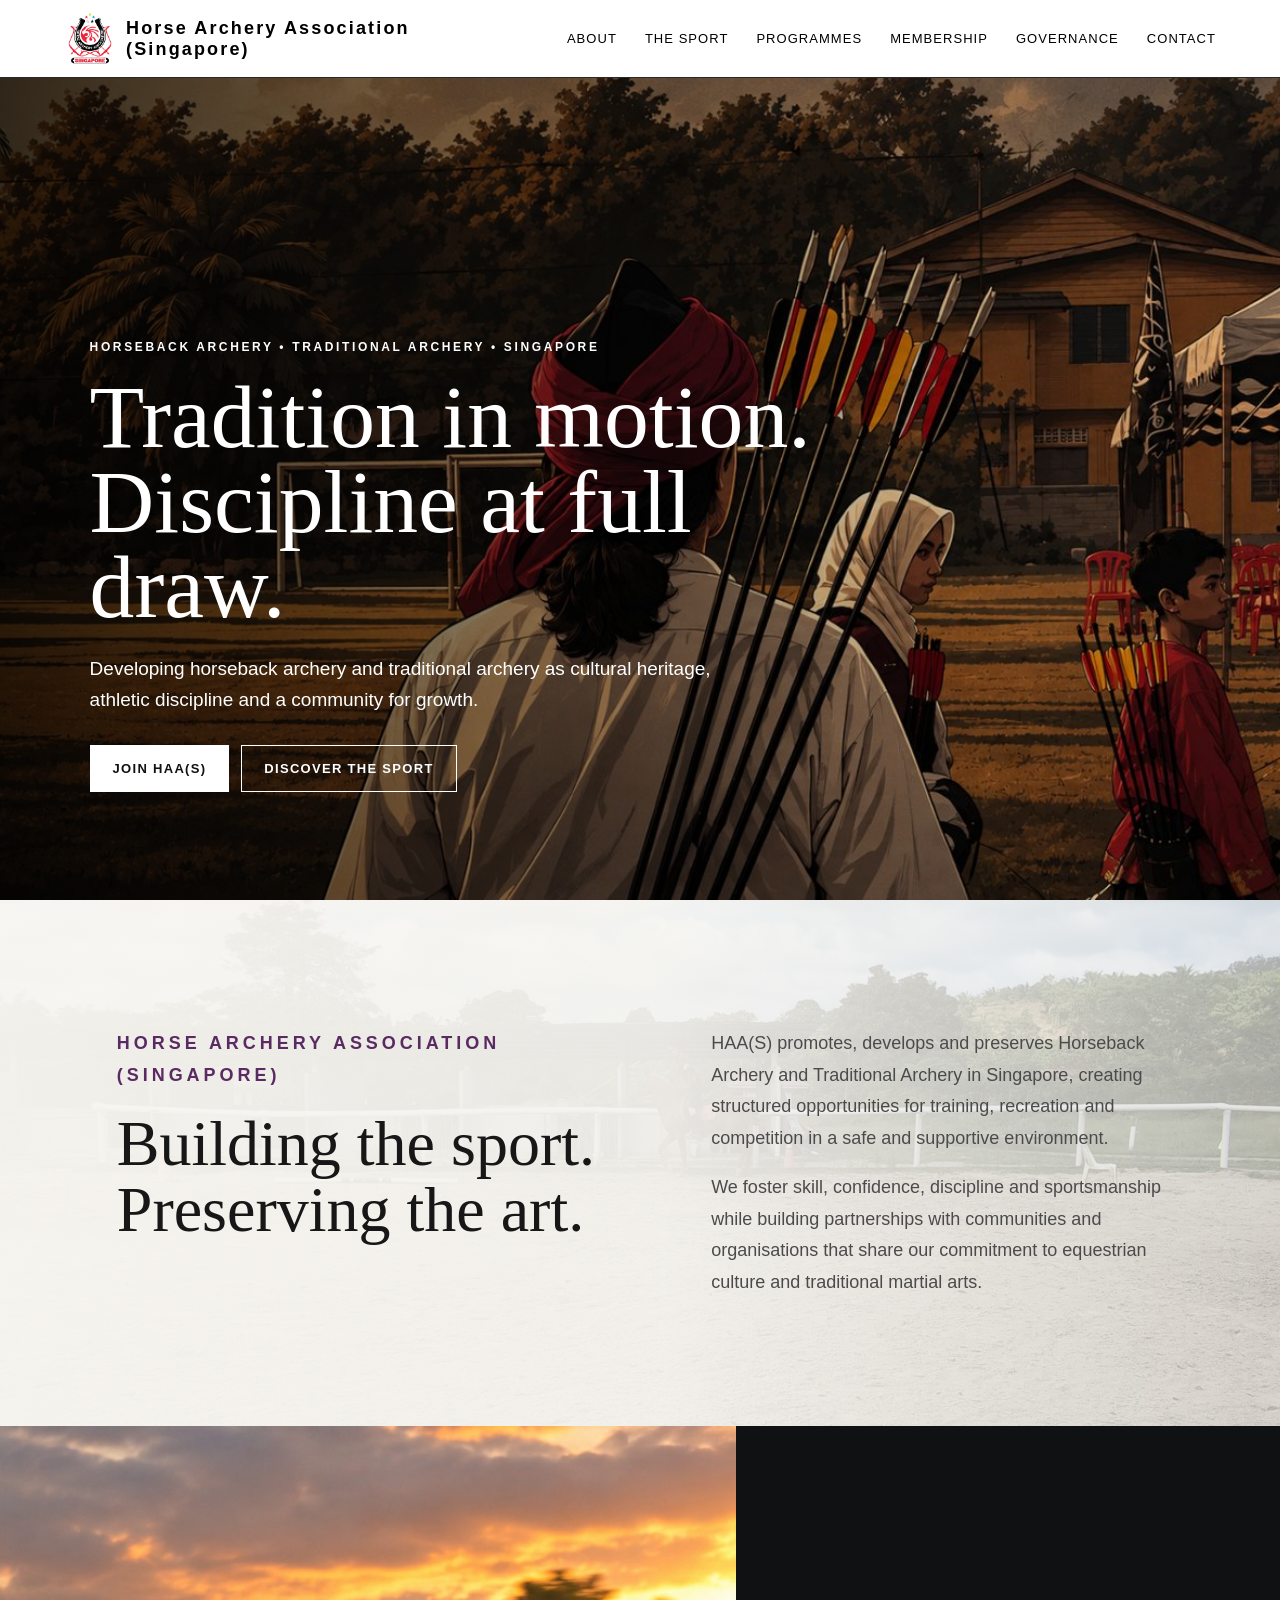
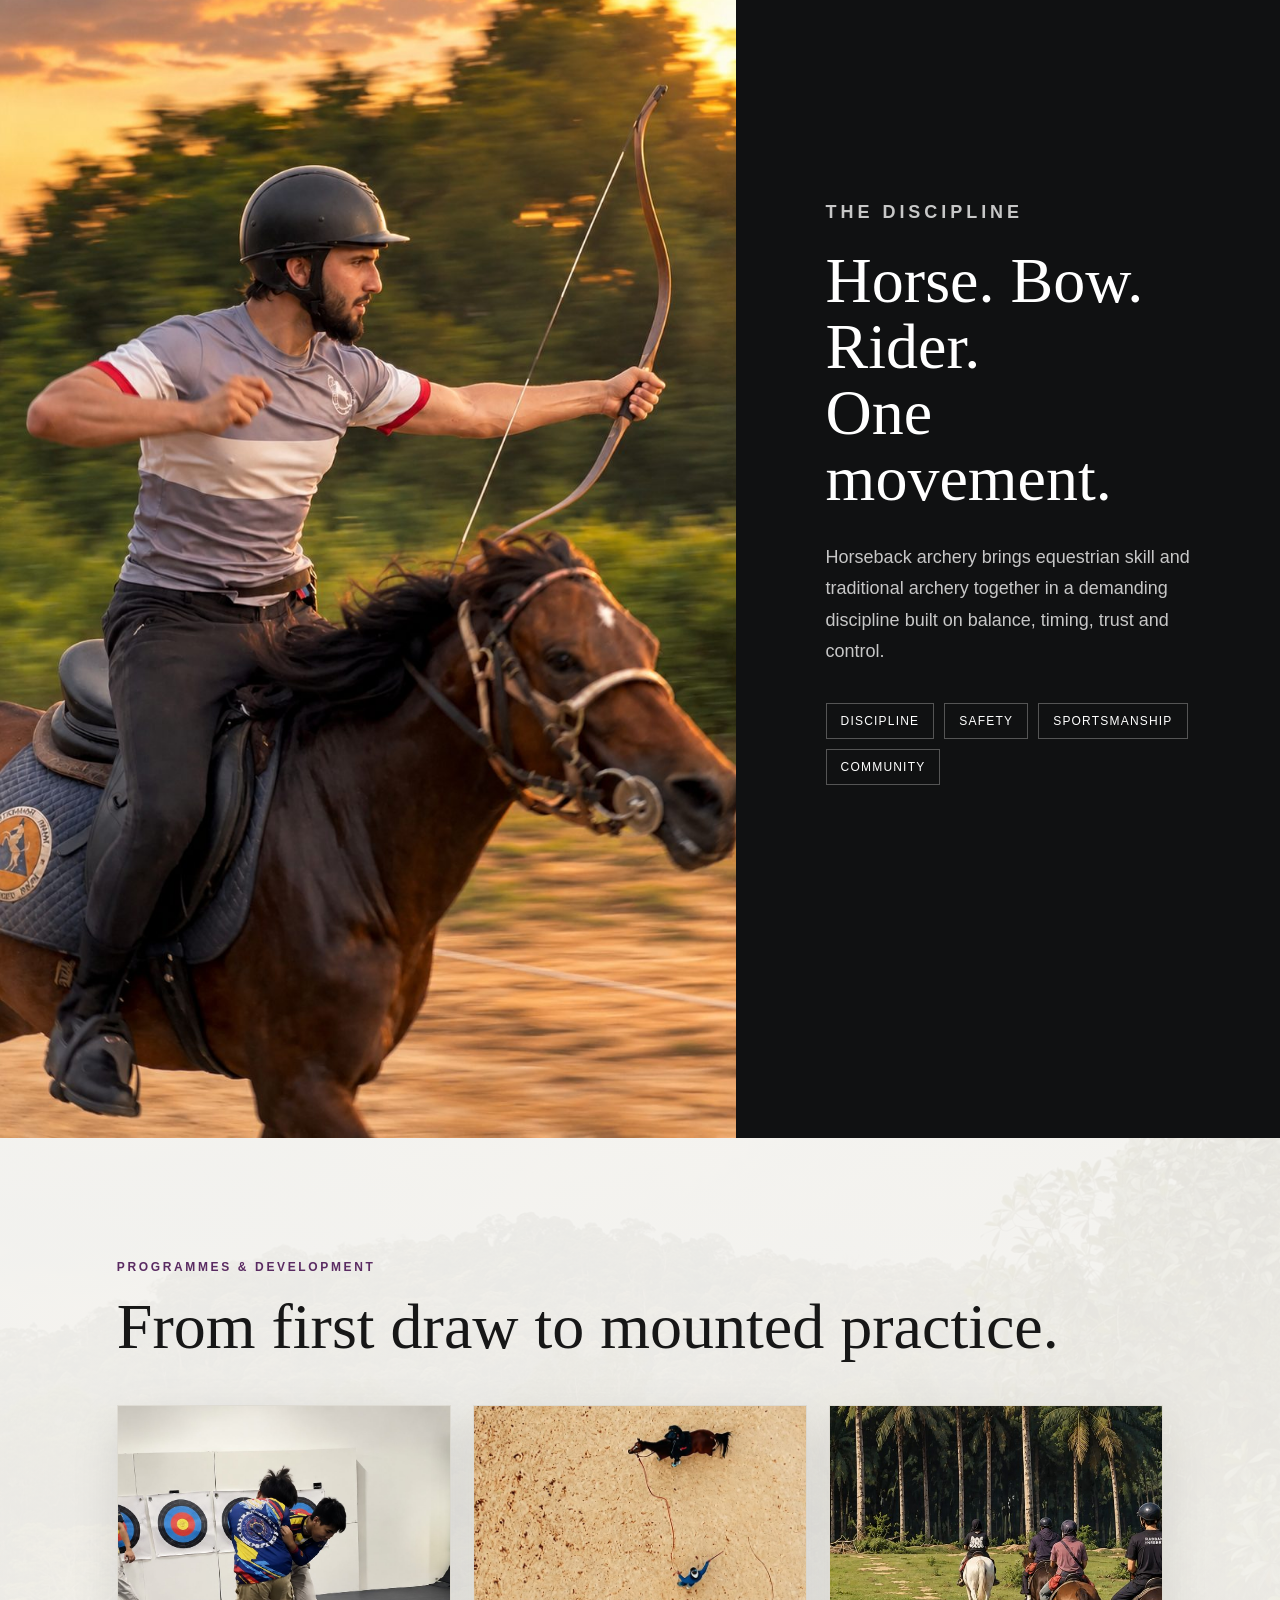
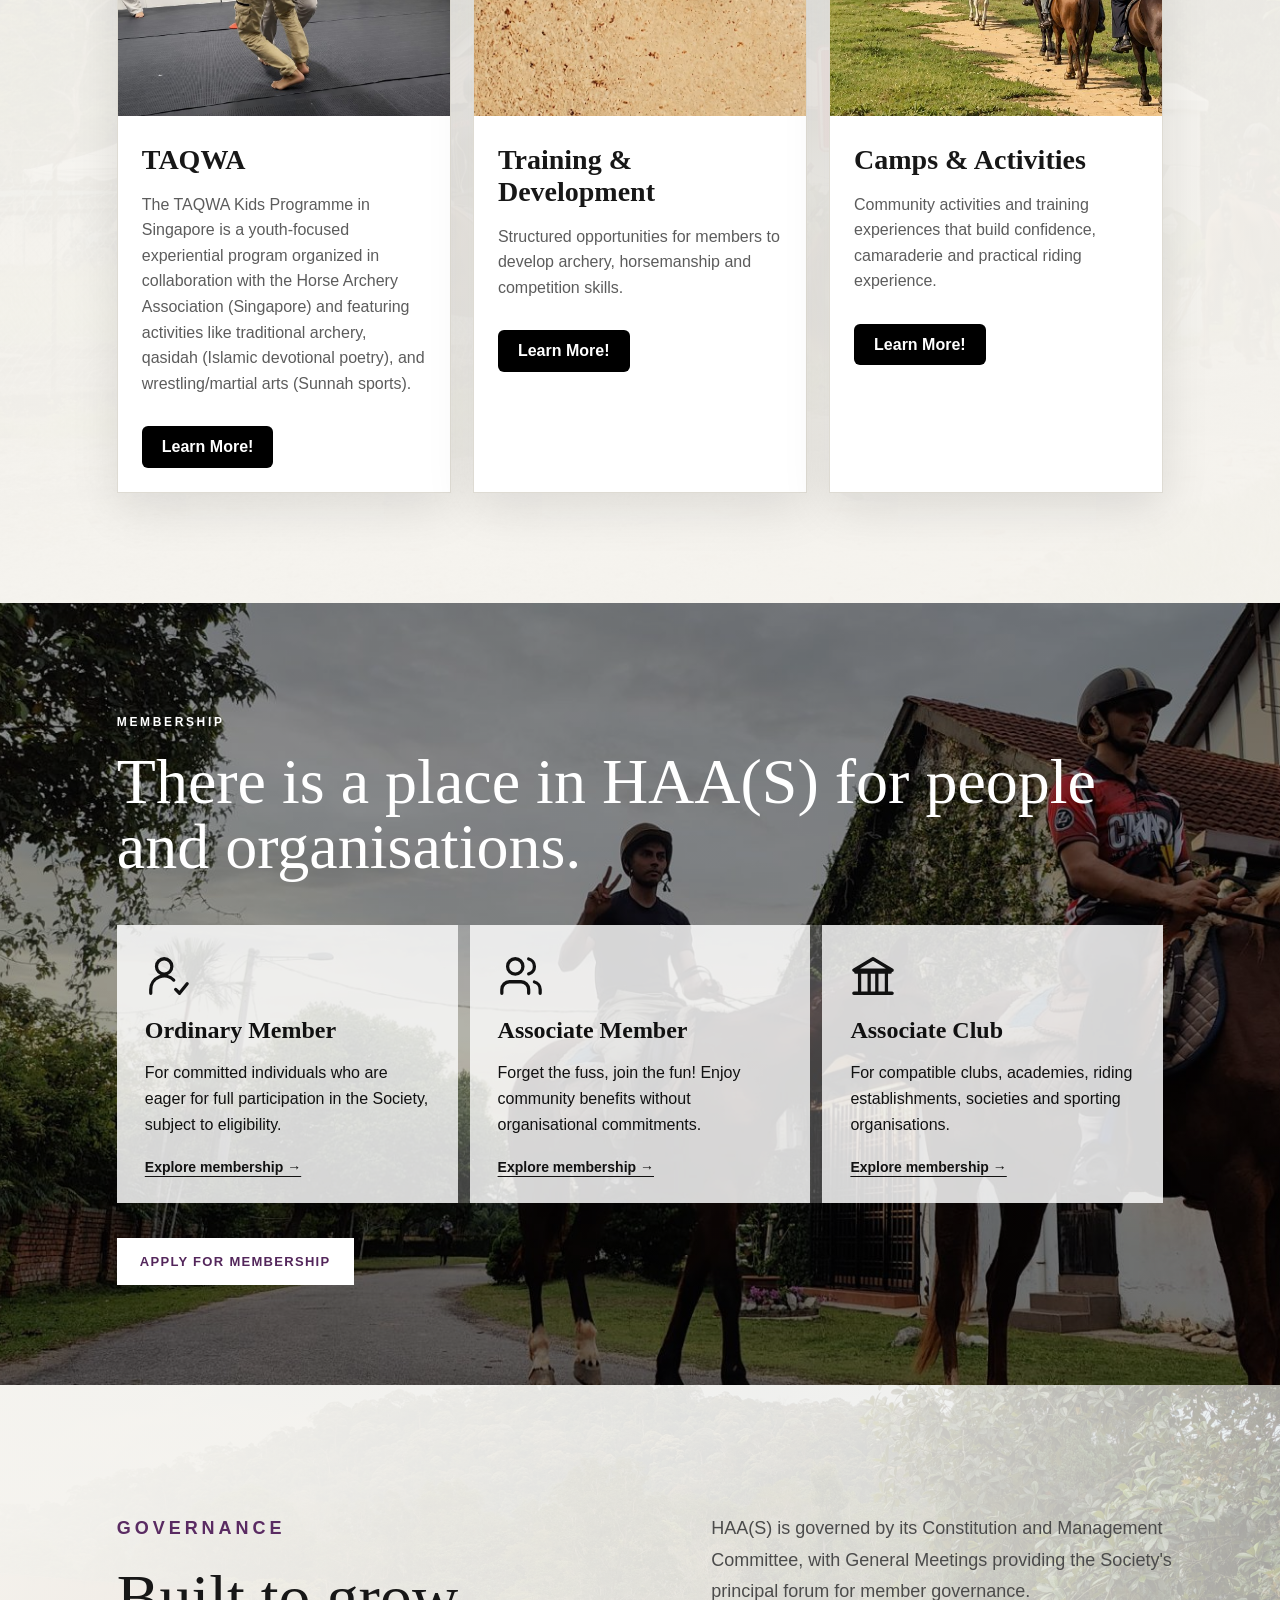
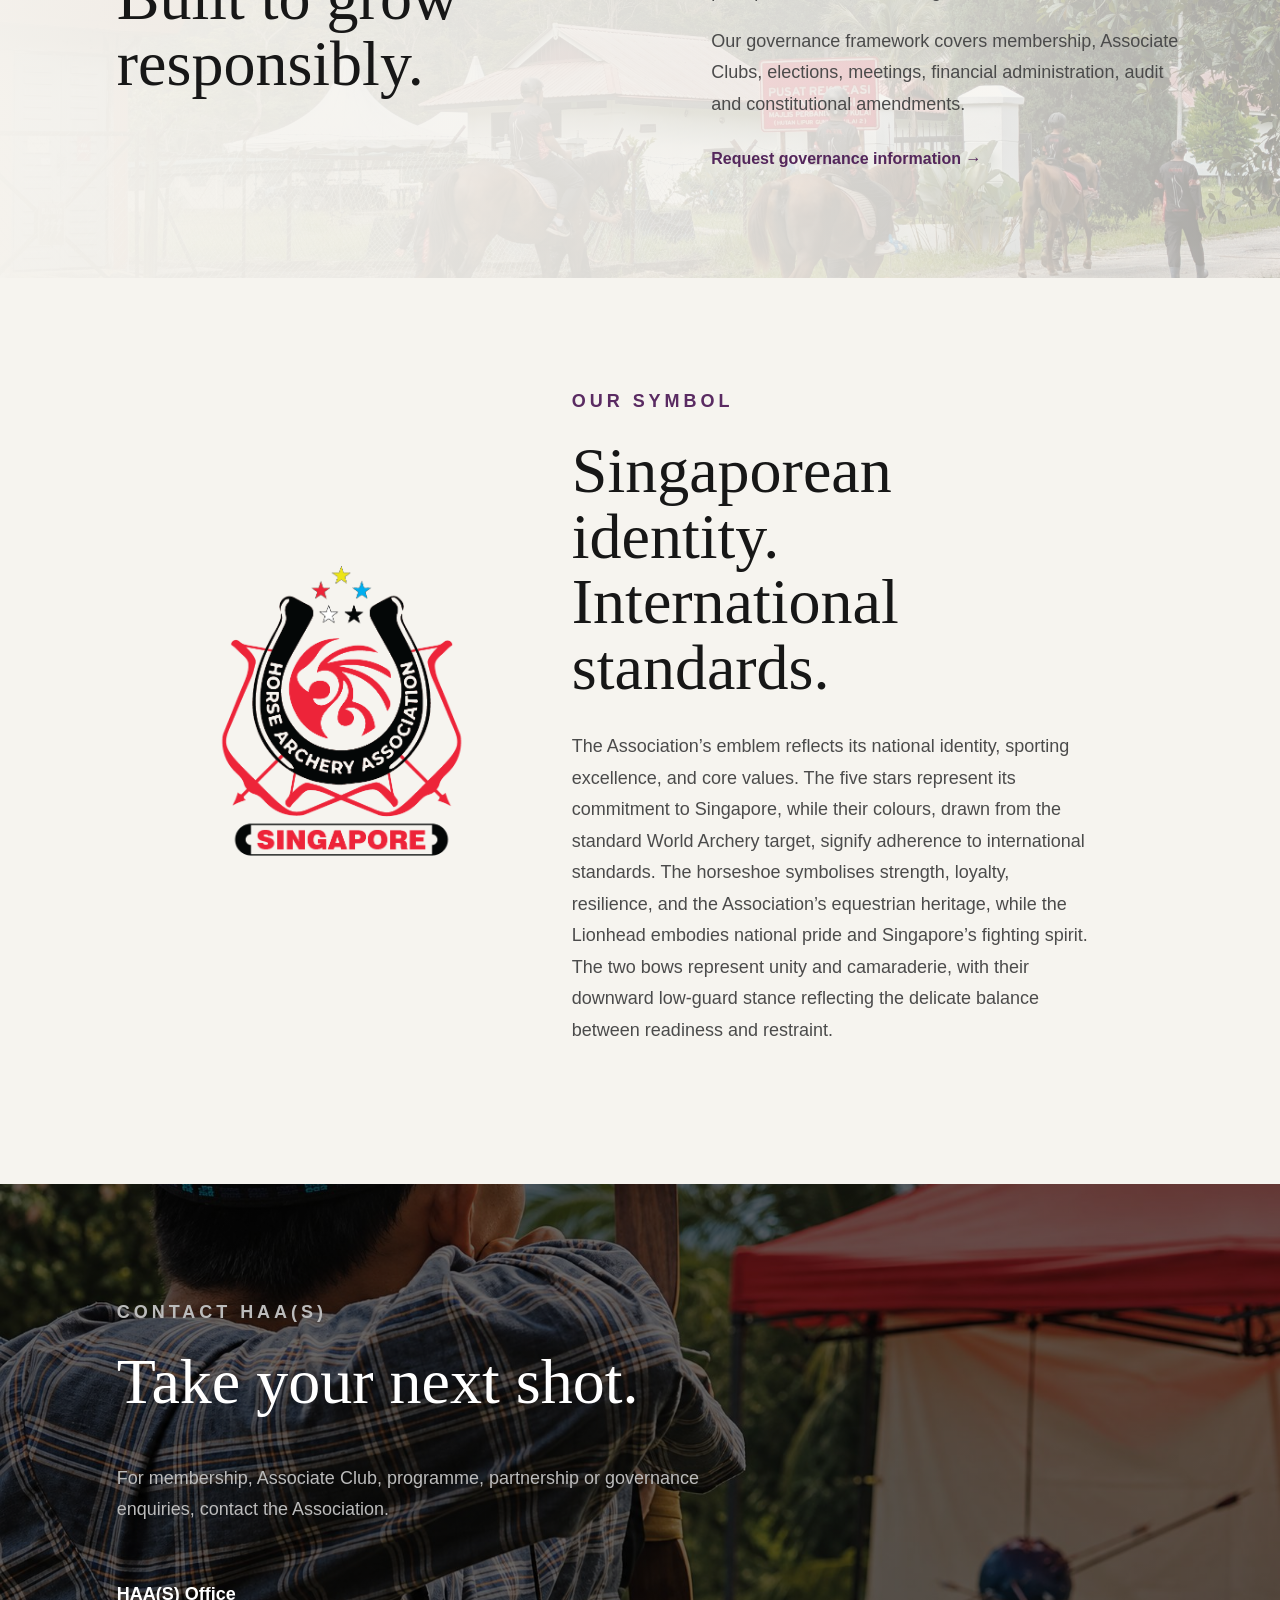
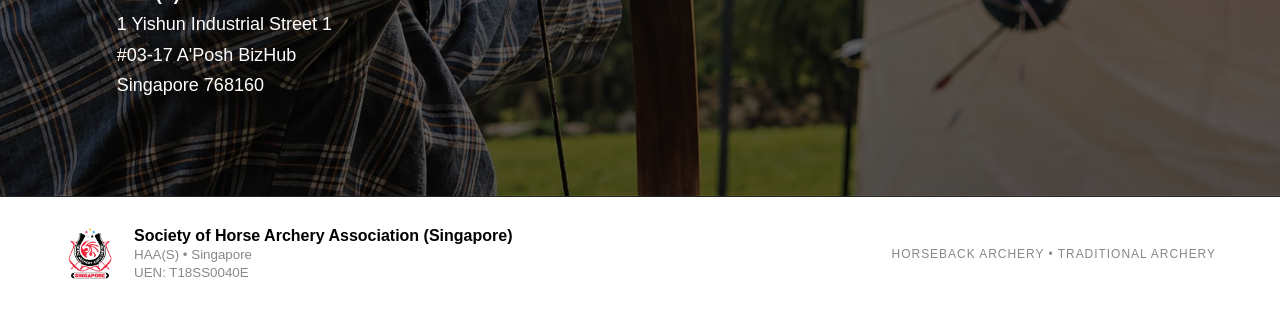
==== commit b1a2fa4c: "Publish website from HAA(S) visual editor" ====
--- a/index.html
+++ b/index.html
@@ -74,7 +74,7 @@
 <section class="symbol" data-box="symbol" style="">
   <img src="assets/haas-symbol.png" alt="HAA(S) symbol">
   <div><p data-edit="auto23" class="eyebrow dark">OUR SYMBOL</p><h2 data-edit="symbolTitle">Singaporean identity. International standards.</h2>
-  <p data-edit="auto24">The Association’s emblem reflects its national identity, sporting excellence, and core values. The five stars represent its commitment to Singapore, while their colours, drawn from the standard World Archery target, signify adherence to international standards. The horseshoe symbolises strength, loyalty, resilience, and the Association’s equestrian heritage, while the Lionhead embodies national pride and Singapore’s fighting spirit. The two bows represent unity and camaraderie, with their downward low-guard stance reflecting the principles of restraint, tolerance, safety, trust, and the defensive nature of traditional martial arts.</p></div>
+  <p data-edit="auto24">The Association’s emblem reflects its national identity, sporting excellence, and core values. The five stars represent its commitment to Singapore, while their colours, drawn from the standard World Archery target, signify adherence to international standards. The horseshoe symbolises strength, loyalty, resilience, and the Association’s equestrian heritage, while the Lionhead embodies national pride and Singapore’s fighting spirit. The two bows represent unity and camaraderie, with their downward low-guard stance reflecting the delicate balance between readiness and restraint.</p></div>
 </section>
 
 <section id="contact" class="contact" data-box="contact" style="background-repeat:no-repeat;background-repeat:no-repeat;background-image:linear-gradient(rgba(0,0,0,0.6),rgba(0,0,0,0.6)),url(assets/editor-box-contact.jpg);background-size:cover;background-position:50% 50%;background-repeat:no-repeat;">
--- a/header.css
+++ b/header.css
@@ -8,4 +8,4 @@
 header.nav nav a{color:#000!important;text-decoration:none!important;font-family:Arial,Helvetica,sans-serif!important;font-size:13px!important;font-weight:400!important;letter-spacing:.08em!important;text-transform:uppercase!important}
 header.nav nav a:hover{opacity:.65}
 header.nav .menu{display:none!important;background:none!important;border:0!important;color:#000!important;font-size:26px!important;cursor:pointer!important}
-@media(max-width:800px){header.nav nav{display:none!important;position:absolute!important;top:78px!important;left:0!important;right:0!important;background:#fff!important;padding:25px 6vw!important;flex-direction:column!important;align-items:stretch!important;gap:20px!important;box-shadow:0 8px 14px #00000018!important}header.nav nav.open{display:flex!important}header.nav .menu{display:block!important}}
+@media(max-width:800px){header.nav nav{display:none!important;position:absolute!important;top:78px!important;left:0!important;right:0!important;background:#fff!important;padding:25px 6vw!important;flex-direction:column!important;align-items:stretch!important;gap:20px!important;box-shadow:0 8px 14px #00000018!important}header.nav nav.open{display:flex!important}header.nav{padding:0 14px!important}header.nav .brand{min-width:0!important;flex:1 1 auto!important;gap:7px!important}header.nav .brand img{width:42px!important;height:42px!important;flex-shrink:0!important}header.nav .brand span{font-size:16px!important;letter-spacing:0!important;white-space:normal!important;line-height:1.15!important}header.nav .menu{display:block!important;flex:0 0 auto!important;margin-left:8px!important;padding:6px!important}}
